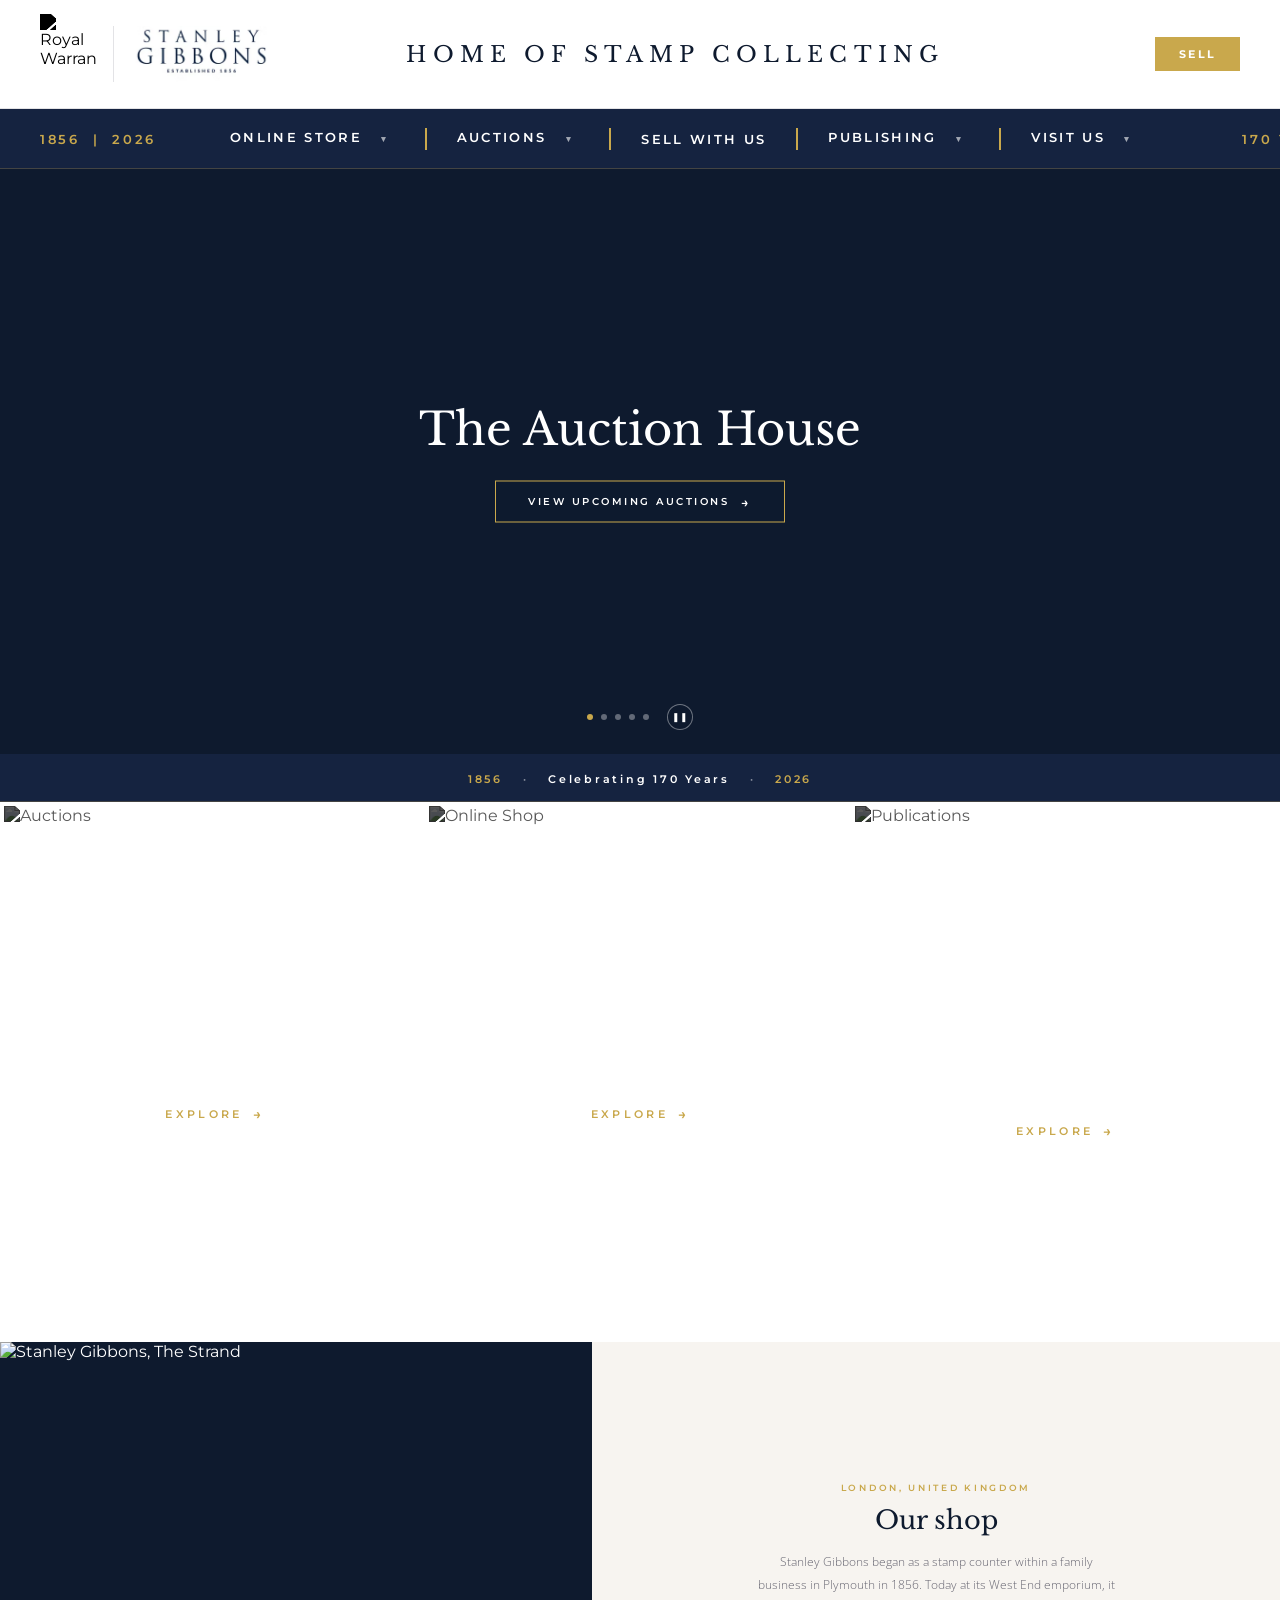
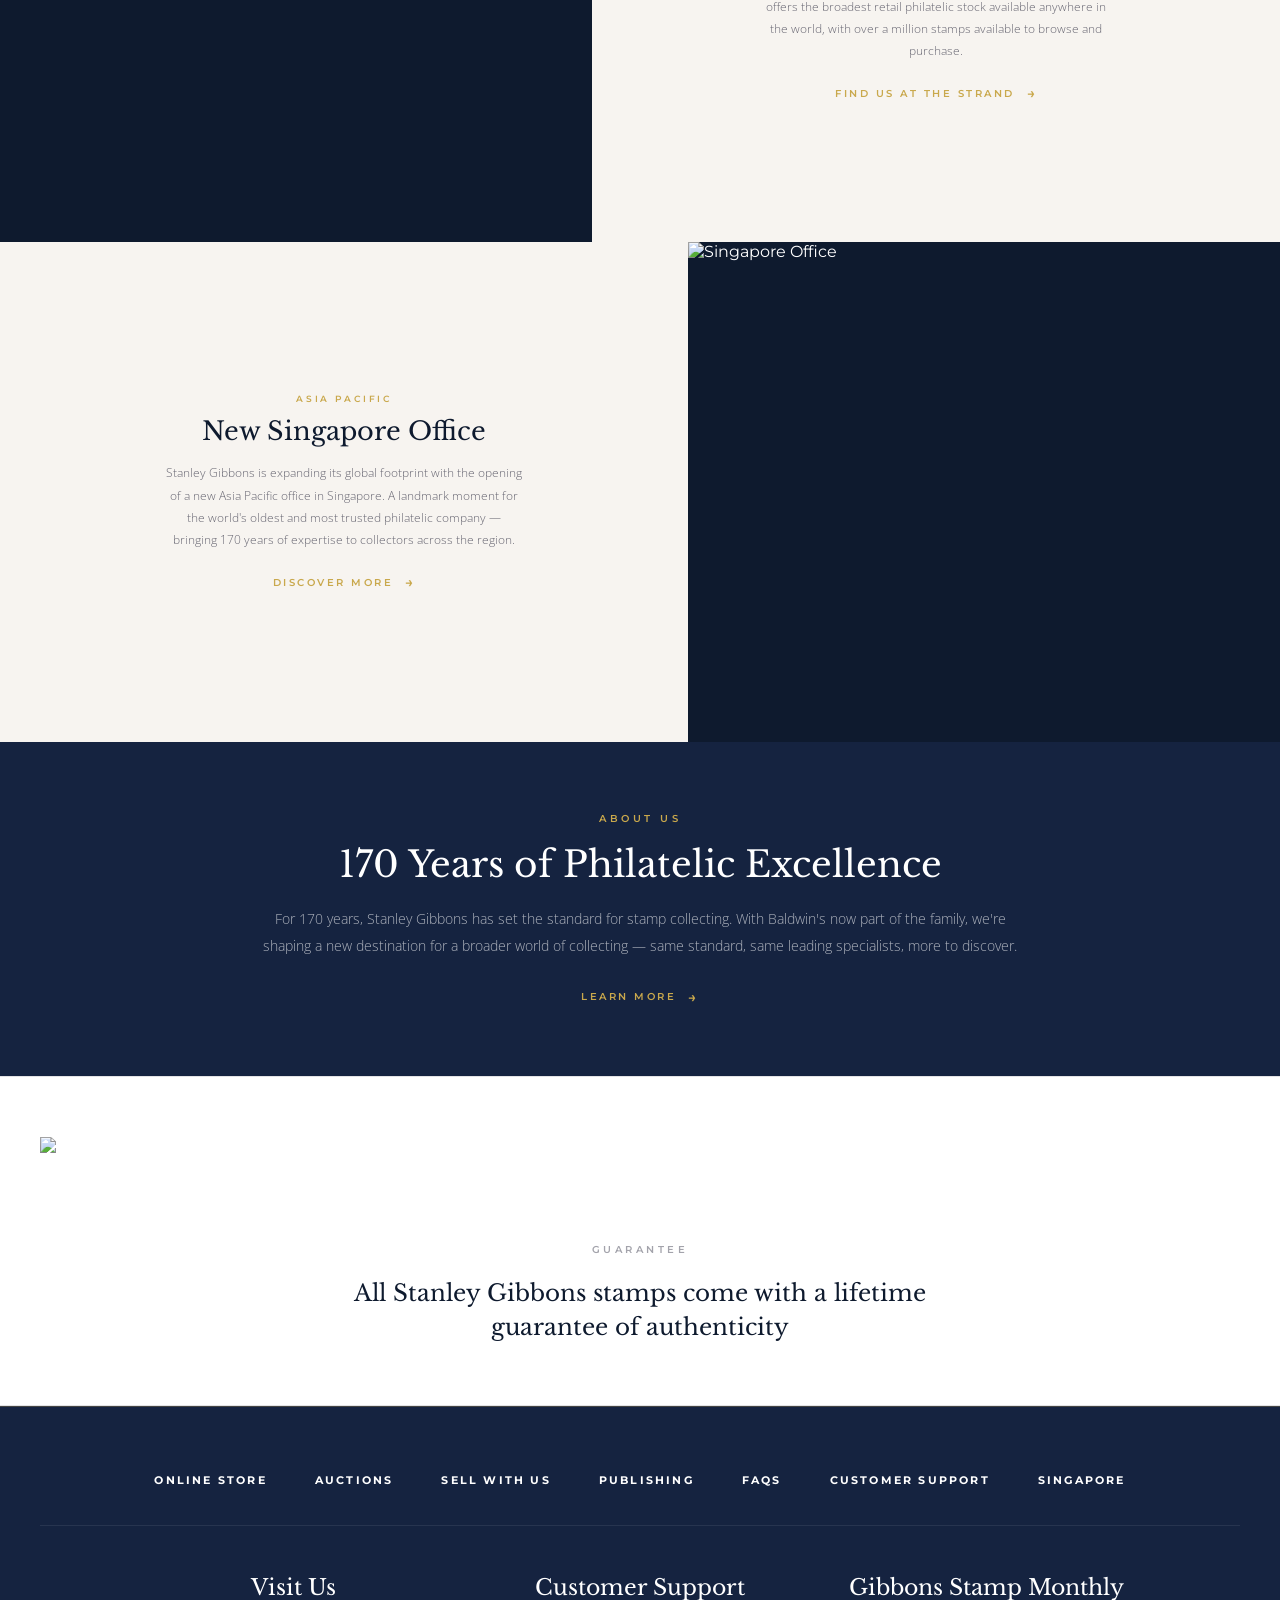
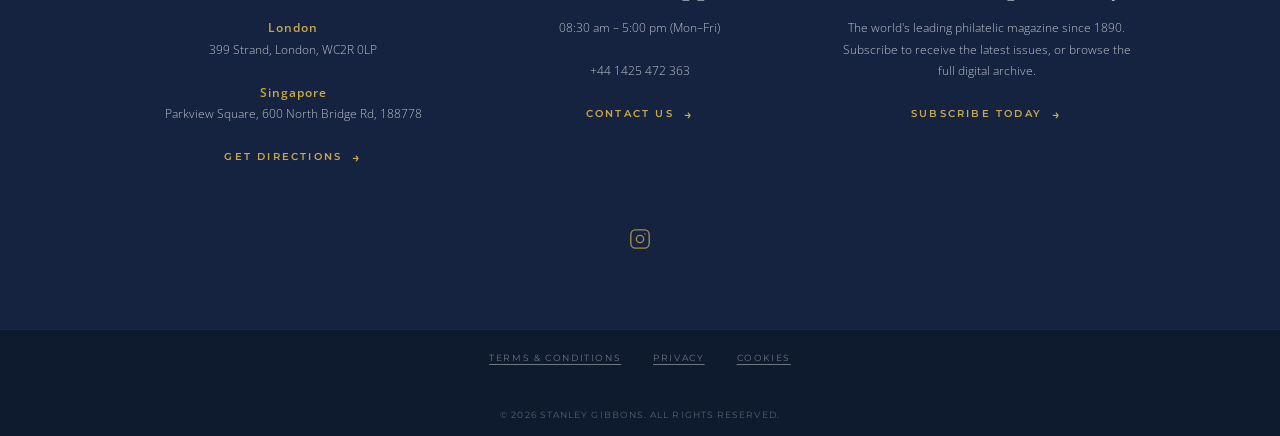
==== index.html @ 73e687e9 "Update index.html" ====
<!DOCTYPE html>
<html lang="en">
<head>
<meta charset="UTF-8">
<meta name="viewport" content="width=device-width, initial-scale=1.0">
<title>Stanley Gibbons — The Home of Collectables</title>
<meta name="description" content="Stanley Gibbons — the world's leading philatelic house since 1856. Explore live auctions, the online shop, publications, and our new Singapore Asia Pacific office.">
<link rel="canonical" href="https://www.stanleygibbons.com/"><!-- TODO: update to the final production domain before launch -->

<!-- Open Graph / social sharing -->
<meta property="og:title" content="Stanley Gibbons — The Home of Collectables">
<meta property="og:description" content="170 years of philatelic expertise. Auctions, retail, publications and our new Asia Pacific office in Singapore.">
<meta property="og:type" content="website">
<meta property="og:image" content="https://nriwancqvsrufldjvbnw.supabase.co/storage/v1/object/public/images/auctioneer.png">
<meta name="twitter:card" content="summary_large_image">

<link rel="icon" href="data:image/svg+xml,%3Csvg xmlns='http://www.w3.org/2000/svg' viewBox='0 0 100 100'%3E%3Crect width='100' height='100' fill='%230e1a2e'/%3E%3Ctext x='50' y='68' font-family='Georgia,serif' font-size='50' fill='%23c9a84c' text-anchor='middle'%3ESG%3C/text%3E%3C/svg%3E">

<link rel="preconnect" href="https://fonts.googleapis.com">
<link rel="preconnect" href="https://fonts.gstatic.com" crossorigin>
<link rel="preconnect" href="https://nriwancqvsrufldjvbnw.supabase.co">

<!-- LCP image (first carousel slide): hinted as high-priority and discoverable immediately -->
<link rel="preload" as="image" fetchpriority="high" href="/_vercel/image?url=https%3A%2F%2Fnriwancqvsrufldjvbnw.supabase.co%2Fstorage%2Fv1%2Fobject%2Fpublic%2Fimages%2Fauctioneer.png&w=1920&q=75">

<!-- Google Fonts loaded non-render-blocking: preload + swap-in, with a <noscript> fallback -->
<link rel="preload" as="style" href="https://fonts.googleapis.com/css2?family=Montserrat:wght@400;600&family=Libre+Baskerville:ital,wght@0,400;0,700;1,400&family=Open+Sans:wght@300;400;600&display=swap">
<link rel="stylesheet" href="https://fonts.googleapis.com/css2?family=Montserrat:wght@400;600&family=Libre+Baskerville:ital,wght@0,400;0,700;1,400&family=Open+Sans:wght@300;400;600&display=swap" media="print" onload="this.media='all'; this.onload=null;">
<noscript><link rel="stylesheet" href="https://fonts.googleapis.com/css2?family=Montserrat:wght@400;600&family=Libre+Baskerville:ital,wght@0,400;0,700;1,400&family=Open+Sans:wght@300;400;600&display=swap"></noscript>

<style>
/* ============================================================
   STANLEY GIBBONS — SHARED STYLESHEET
   Used by index.html and singapore.html.
   Contains: reset, design tokens, header, nav (incl. mobile
   hamburger + accordion dropdowns), footer, guarantee band,
   and shared accessibility / responsive helpers.
   Page-specific sections (carousel, panels, editorial, hero,
   split, team, address, etc.) live in each page's own <style>.
   ============================================================ */

:root {
  --navy: #0e1a2e;
  --navy-mid: #152340;
  --navy-light: #1d2f4f;
  --gold: #c9a84c;
  --white: #ffffff;
  --off-white: #f0eeeb;
  --eggshell: #f7f4f0;
  --text-muted: rgba(255,255,255,0.55);
  --border-dark: rgba(26,26,46,0.12);
  --border-gold: rgba(201,168,76,0.25);
}

*, *::before, *::after { box-sizing: border-box; margin: 0; padding: 0; }
html { scroll-behavior: smooth; }
html, body { height: auto; }
body { font-family: 'Montserrat', sans-serif; background: var(--navy); color: var(--white); }

img { max-width: 100%; }

/* ── ACCESSIBILITY HELPERS ── */
.visually-hidden {
  position: absolute;
  width: 1px; height: 1px;
  padding: 0; margin: -1px;
  overflow: hidden;
  clip: rect(0,0,0,0);
  white-space: nowrap;
  border: 0;
}
.skip-link {
  position: absolute;
  top: -48px;
  left: 12px;
  z-index: 1000;
  background: var(--gold);
  color: var(--navy);
  font-weight: 700;
  font-size: 13px;
  letter-spacing: 0.05em;
  padding: 10px 18px;
  text-decoration: none;
  transition: top 0.2s ease;
}
.skip-link:focus { top: 12px; }

/* ── HEADER TOP (shared layout; page-specific center content styled per-page) ── */
.header-top {
  background: var(--white);
  display: flex;
  align-items: center;
  justify-content: space-between;
  padding: 14px 40px;
  border-bottom: 1px solid var(--border-dark);
  gap: 20px;
}
.header-top-left {
  display: flex;
  align-items: center;
  gap: 16px;
  flex-shrink: 0;
  min-width: 180px;
}
.header-top-left a { display: flex; align-items: center; gap: 16px; text-decoration: none; }
.header-top-left .warrant {
  height: 80px;
  width: auto;
  filter: brightness(0) saturate(100%);
}
.header-top-left .sg-logo {
  height: 56px;
  width: auto;
  border-left: 1px solid var(--border-dark);
  padding-left: 20px;
  mix-blend-mode: multiply;
}
.header-top-center { flex: 1; text-align: center; }
.header-top-right {
  flex-shrink: 0;
  min-width: 180px;
  text-align: right;
}
.header-sell-btn {
  display: inline-flex;
  align-items: center;
  gap: 8px;
  background: var(--gold);
  color: var(--white);
  font-size: 11px;
  font-weight: 700;
  letter-spacing: 0.2em;
  text-transform: uppercase;
  text-decoration: none;
  padding: 10px 24px;
  transition: background 0.2s ease, opacity 0.2s ease;
}
.header-sell-btn:hover, .header-sell-btn:focus-visible { background: #b3944a; }

/* ── NAV STRIP ── */
.nav-strip {
  background: var(--navy-mid);
  border-bottom: 1px solid var(--border-gold);
  position: sticky;
  top: 0;
  z-index: 200;
}
.nav-inner {
  display: flex;
  align-items: center;
  justify-content: space-between;
  padding: 0 40px;
}
.nav-side {
  font-family: 'Montserrat', sans-serif;
  font-size: 13px;
  font-weight: 600;
  letter-spacing: 0.2em;
  color: var(--gold);
  padding: 14px 0;
  white-space: nowrap;
  flex-shrink: 0;
  width: 160px;
}
.nav-side:last-child { text-align: right; }

/* Hamburger toggle (hidden on desktop) */
.nav-toggle {
  display: none;
  flex-direction: column;
  justify-content: center;
  align-items: center;
  gap: 5px;
  width: 44px;
  height: 44px;
  background: transparent;
  border: 1px solid var(--border-gold);
  cursor: pointer;
  flex-shrink: 0;
}
.nav-toggle-bar { width: 20px; height: 2px; background: var(--gold); display: block; transition: transform 0.2s ease, opacity 0.2s ease; }
.nav-strip.nav-open .nav-toggle-bar:nth-child(1) { transform: translateY(7px) rotate(45deg); }
.nav-strip.nav-open .nav-toggle-bar:nth-child(2) { opacity: 0; }
.nav-strip.nav-open .nav-toggle-bar:nth-child(3) { transform: translateY(-7px) rotate(-45deg); }

.nav-menu {
  display: flex;
  align-items: center;
  list-style: none;
  gap: 0;
  flex: 1;
  justify-content: center;
}
.nav-item {
  position: relative;
  display: flex;
  align-items: center;
}
.nav-item + .nav-item::before {
  content: '';
  width: 2px;
  height: 22px;
  background: var(--gold);
  opacity: 1;
  flex-shrink: 0;
}
.nav-item > a {
  display: block;
  padding: 18px 30px;
  font-size: 13px;
  letter-spacing: 0.18em;
  font-weight: 600;
  color: var(--white);
  text-decoration: none;
  text-transform: uppercase;
  transition: color 0.2s ease;
  white-space: nowrap;
  text-align: center;
}
.nav-item > a:hover,
.nav-item:hover > a,
.nav-item > a:focus-visible { color: var(--gold); }
.nav-item > a .nav-arrow {
  font-size: 9px;
  margin-left: 7px;
  opacity: 0.6;
  transition: transform 0.2s ease;
  display: inline-block;
  padding: 6px;
}
.nav-item:hover > a .nav-arrow,
.nav-item.open > a .nav-arrow { transform: rotate(180deg); }

/* Dropdown (desktop: hover; mobile: click accordion — see media query) */
.nav-dropdown {
  position: absolute;
  top: 100%;
  left: 50%;
  transform: translateX(-50%) translateY(6px);
  background: var(--navy);
  border: 1px solid var(--border-gold);
  border-top: 2px solid var(--gold);
  min-width: 220px;
  opacity: 0;
  pointer-events: none;
  transition: opacity 0.2s ease, transform 0.2s ease;
  z-index: 300;
}
@media (min-width: 641px) {
  .nav-item:hover .nav-dropdown,
  .nav-item:focus-within .nav-dropdown {
    opacity: 1;
    pointer-events: all;
    transform: translateX(-50%) translateY(0);
  }
}
.nav-dropdown a {
  display: block;
  padding: 12px 24px;
  font-size: 13px;
  letter-spacing: 0.18em;
  color: var(--white);
  text-decoration: none;
  text-transform: uppercase;
  font-weight: 600;
  border-bottom: 1px solid rgba(201,168,76,0.15);
  transition: color 0.2s, background 0.2s;
  text-align: left;
}
.nav-dropdown a:last-child { border-bottom: none; }
.nav-dropdown a:hover,
.nav-dropdown a:focus-visible { color: var(--gold); background: rgba(255,255,255,0.03); }

/* ── ABOUT US ── */
.about-us {
  background: var(--navy-mid);
  text-align: center;
  padding: 70px 40px;
}
.about-us-inner {
  max-width: 760px;
  margin: 0 auto;
}
.about-us-label { display: block; font-size: 10px; letter-spacing: 0.35em; font-weight: 600; color: var(--gold); text-transform: uppercase; margin-bottom: 18px; }
.about-us-title { font-family: 'Libre Baskerville', serif; font-size: clamp(24px, 3vw, 36px); font-weight: 400; color: var(--white); margin-bottom: 20px; line-height: 1.2; }
.about-us-body { font-family: 'Open Sans', sans-serif; font-size: 14px; line-height: 1.9; color: rgba(255,255,255,0.65); font-weight: 300; margin-bottom: 26px; }
.about-us-link { font-size: 10px; letter-spacing: 0.25em; font-weight: 600; color: var(--gold); text-decoration: none; text-transform: uppercase; display: inline-flex; align-items: center; gap: 12px; transition: gap 0.2s ease; }
.about-us-link::after { content: '→'; font-size: 14px; }
.about-us-link:hover { gap: 18px; }

/* ── GUARANTEE ── */
.guarantee {
  background: var(--white);
  text-align: center;
  padding: 60px 40px;
  border-top: 1px solid var(--border-dark);
  border-bottom: 1px solid var(--border-dark);
}
.guarantee-crown { height: 90px; width: auto; margin: 0 auto 16px; display: block; }
.guarantee-label { display: block; font-size: 10px; letter-spacing: 0.35em; font-weight: 600; color: rgba(26,26,46,0.4); text-transform: uppercase; margin-bottom: 20px; }
.guarantee-text { font-family: 'Libre Baskerville', serif; font-size: clamp(16px, 1.8vw, 24px); font-weight: 400; color: var(--navy); max-width: 600px; margin: 0 auto; line-height: 1.5; }

/* ── FOOTER ── */
.footer-main {
  background: var(--navy-mid);
  padding: 60px 40px 40px;
  border-top: 1px solid var(--border-gold);
}
.footer-nav {
  display: flex;
  justify-content: center;
  gap: 48px;
  padding-bottom: 32px;
  border-bottom: 1px solid rgba(255,255,255,0.08);
  margin-bottom: 48px;
  flex-wrap: wrap;
}
.footer-nav a {
  font-size: 11px;
  letter-spacing: 0.2em;
  font-weight: 700;
  color: var(--white);
  text-decoration: none;
  text-transform: uppercase;
  transition: color 0.2s;
  padding: 6px 0;
  display: inline-block;
}
.footer-nav a:hover, .footer-nav a:focus-visible { color: var(--gold); }

.footer-cols {
  display: grid;
  grid-template-columns: 1fr 1fr 1fr;
  gap: 40px;
  max-width: 1000px;
  margin: 0 auto 48px;
  text-align: center;
}
.footer-col-title {
  font-family: 'Libre Baskerville', serif;
  font-size: 22px;
  font-weight: 400;
  color: var(--white);
  margin-bottom: 16px;
}
.footer-col-body {
  font-family: 'Open Sans', sans-serif;
  font-size: 12px;
  line-height: 1.8;
  color: rgba(255,255,255,0.72);
  font-weight: 300;
  margin-bottom: 20px;
}
.footer-col-link {
  font-size: 10px;
  letter-spacing: 0.22em;
  font-weight: 600;
  color: var(--gold);
  text-decoration: none;
  text-transform: uppercase;
  display: inline-flex;
  align-items: center;
  gap: 10px;
  transition: gap 0.2s;
  padding: 4px 0;
}
.footer-col-link::after { content: '→'; font-size: 13px; }
.footer-col-link:hover, .footer-col-link:focus-visible { gap: 14px; }
.footer-col-link + .footer-col-link { display: block; margin-top: 10px; }

.footer-social { display: flex; justify-content: center; gap: 24px; margin-bottom: 28px; }
.footer-social a {
  color: var(--gold);
  text-decoration: none;
  font-size: 18px;
  opacity: 0.8;
  transition: opacity 0.2s;
  display: inline-flex;
  width: 44px; height: 44px;
  align-items: center;
  justify-content: center;
}
.footer-social a:hover, .footer-social a:focus-visible { opacity: 1; }

.footer-bottom {
  background: var(--navy);
  padding: 16px 40px;
  display: flex;
  align-items: center;
  justify-content: center;
  gap: 32px;
  flex-wrap: wrap;
  border-top: 1px solid rgba(255,255,255,0.06);
}
.footer-bottom a {
  font-size: 9px;
  letter-spacing: 0.18em;
  color: rgba(255,255,255,0.4);
  text-decoration: underline;
  text-underline-offset: 3px;
  text-transform: uppercase;
  transition: color 0.2s;
  padding: 6px 0;
}
.footer-bottom a:hover, .footer-bottom a:focus-visible { color: var(--white); }
.footer-bottom .copyright {
  font-size: 9px;
  letter-spacing: 0.12em;
  color: rgba(255,255,255,0.3);
  text-transform: uppercase;
  width: 100%;
  text-align: center;
  margin-top: 8px;
}

/* ── SHARED RESPONSIVE ── */
@media (max-width: 900px) {
  .header-top { padding: 12px 20px; flex-wrap: wrap; }
  .header-top-left .warrant { height: 60px; }
  .header-top-left .sg-logo { height: 44px; }
  .header-top-right { min-width: 0; }
  .header-sell-btn { padding: 8px 16px; font-size: 10px; }
  .nav-inner { padding: 0 16px; }
  .footer-cols { grid-template-columns: 1fr; gap: 32px; }
  .footer-nav { gap: 20px; }
}

@media (max-width: 640px) {
  /* Hamburger appears, inline menu bar disappears */
  .nav-toggle { display: flex; }
  .nav-inner { flex-wrap: wrap; padding: 8px 16px; position: relative; }
  .nav-side:first-child { order: 1; }
  .nav-toggle { order: 2; margin-left: auto; }
  .nav-side:last-child { display: none; }

  .nav-menu {
    order: 3;
    flex-basis: 100%;
    flex-direction: column;
    align-items: stretch;
    max-height: 0;
    overflow: hidden;
    transition: max-height 0.25s ease;
  }
  .nav-strip.nav-open .nav-menu { max-height: 1000px; }
  .nav-item { flex-direction: column; align-items: stretch; width: 100%; }
  .nav-item + .nav-item::before { display: none; }
  .nav-item > a {
    display: flex;
    align-items: center;
    justify-content: space-between;
    padding: 14px 12px;
    font-size: 12px;
    border-top: 1px solid rgba(255,255,255,0.08);
    min-height: 44px;
  }
  .nav-dropdown {
    position: static;
    transform: none;
    opacity: 1;
    pointer-events: all;
    min-width: 0;
    border: none;
    background: rgba(0,0,0,0.18);
    max-height: 0;
    overflow: hidden;
    transition: max-height 0.2s ease;
  }
  .nav-item.open .nav-dropdown { max-height: 400px; }
  .nav-dropdown a { padding: 12px 28px; min-height: 44px; display: flex; align-items: center; }
}

@media (max-width: 540px) {
  .header-top { padding: 10px 14px; }
  .header-top-left .warrant { height: 44px; }
  .header-top-left .sg-logo { height: 32px; padding-left: 12px; }
  .footer-main { padding: 40px 20px 30px; }
  .footer-bottom { padding: 14px 20px; }
}

@media (prefers-reduced-motion: reduce) {
  html { scroll-behavior: auto; }
  * { animation-duration: 0.01ms !important; transition-duration: 0.01ms !important; }
}

</style>
<style>
  /* ── PAGE-SPECIFIC: HOME BANNER TEXT ── */
  .header-top-center .wordmark {
    font-family: 'Libre Baskerville', serif;
    font-size: clamp(16px, 1.8vw, 22px);
    font-weight: 400;
    color: var(--navy);
    letter-spacing: 0.28em;
    text-transform: uppercase;
    display: block;
  }
  .header-top-center .tagline {
    font-size: 9px;
    letter-spacing: 0.3em;
    color: var(--gold);
    font-weight: 500;
    margin-top: 4px;
    display: block;
  }

  /* ── CAROUSEL ── */
  .carousel {
    position: relative;
    height: 65vh;
    height: 65dvh;
    min-height: 420px;
    overflow: hidden;
    background: var(--navy);
  }
  .carousel-slide {
    position: absolute;
    inset: 0;
    background-size: cover;
    background-position: center;
    background-repeat: no-repeat;
    opacity: 0;
    transition: opacity 1.2s ease;
  }
  .carousel-slide.slide-commonwealth { background-position: 35% center; }
  .carousel-slide::after {
    content: '';
    position: absolute;
    inset: 0;
    background: linear-gradient(to bottom, rgba(14,26,46,0.15) 0%, rgba(14,26,46,0.65) 100%);
  }
  .carousel-slide.active { opacity: 1; }

  .slide-content {
    position: absolute;
    top: 50%;
    left: 0;
    right: 0;
    transform: translateY(-50%);
    z-index: 2;
    text-align: center;
    pointer-events: none;
  }
  .carousel-slide.active .slide-content { pointer-events: all; }
  .slide-title {
    font-family: 'Libre Baskerville', serif;
    font-size: clamp(24px, 3.5vw, 52px);
    font-weight: 400;
    color: var(--white);
    margin-bottom: 24px;
    display: block;
  }
  .slide-btn {
    display: inline-flex;
    align-items: center;
    gap: 12px;
    padding: 12px 32px;
    border: 1px solid var(--gold);
    color: var(--white);
    font-size: 10px;
    letter-spacing: 0.25em;
    font-weight: 600;
    text-transform: uppercase;
    text-decoration: none;
    transition: background 0.3s ease, color 0.3s ease;
    background: rgba(14,26,46,0.4);
  }
  .slide-btn::after { content: '→'; font-size: 13px; }
  .slide-btn:hover { background: var(--gold); color: var(--navy); }

  .carousel-dots {
    position: absolute;
    bottom: 24px;
    left: 50%;
    transform: translateX(-50%);
    display: flex;
    align-items: center;
    gap: 8px;
    z-index: 3;
  }
  .carousel-dot {
    width: 6px; height: 6px;
    border-radius: 50%;
    background: rgba(255,255,255,0.35);
    cursor: pointer;
    transition: background 0.3s ease;
    border: none; padding: 0;
    position: relative;
  }
  /* Enlarge the tap target beyond the visible dot without changing its look */
  .carousel-dot::before {
    content: '';
    position: absolute;
    inset: -13px;
  }
  .carousel-dot.active { background: var(--gold); }
  .carousel-pause {
    margin-left: 10px;
    width: 26px; height: 26px;
    border-radius: 50%;
    border: 1px solid rgba(255,255,255,0.4);
    background: rgba(14,26,46,0.4);
    color: var(--white);
    font-size: 9px;
    line-height: 1;
    cursor: pointer;
    display: inline-flex;
    align-items: center;
    justify-content: center;
  }
  .carousel-pause:hover, .carousel-pause:focus-visible { border-color: var(--gold); color: var(--gold); }

  /* ── PANELS ── */
  .panels {
    display: flex;
    height: 540px;
    gap: 4px;
    background: var(--white);
    padding: 4px;
  }
  .panel {
    position: relative;
    flex: 1;
    overflow: hidden;
    cursor: pointer;
    text-decoration: none;
    color: var(--white);
    outline: 3px solid transparent;
    transition: outline 0.3s ease, box-shadow 0.3s ease;
  }
  .panel:hover, .panel:focus-visible { outline: 3px solid rgba(255,255,255,0.75); box-shadow: inset 0 0 60px rgba(201,168,76,0.08); z-index: 1; }
  .panel-img { width: 100%; height: 100%; object-fit: cover; display: block; filter: brightness(0.35) saturate(0.5); transition: filter 0.4s ease; }
  .panel:hover .panel-img, .panel:focus-visible .panel-img { filter: brightness(0.48) saturate(0.65); }
  .panel-content { position: absolute; inset: 0; display: flex; flex-direction: column; align-items: center; justify-content: center; padding: 30px; text-align: center; }
  .panel-tag { font-size: 11px; letter-spacing: 0.3em; font-weight: 600; color: rgba(255,255,255,0.55); text-transform: uppercase; margin-bottom: 16px; transition: color 0.3s ease, letter-spacing 0.3s ease; }
  .panel:hover .panel-tag { color: rgba(255,255,255,0.9); letter-spacing: 0.35em; }
  .panel-title { font-family: 'Libre Baskerville', serif; font-size: clamp(20px, 2.2vw, 32px); font-weight: 700; line-height: 1.2; color: var(--white); margin-bottom: 20px; transition: font-size 0.3s ease; }
  .panel:hover .panel-title { font-size: clamp(23px, 2.5vw, 36px); }
  .panel-link { font-size: 11px; letter-spacing: 0.3em; font-weight: 600; color: var(--gold); text-transform: uppercase; display: inline-flex; align-items: center; gap: 10px; }
  .panel-link::after { content: '→'; font-size: 14px; }

  /* ── EDITORIAL ── */
  .editorial { display: flex; height: 500px; }
  .editorial.reverse { flex-direction: row-reverse; }
  .editorial-img { flex: 1; overflow: hidden; position: relative; }
  .editorial-img img { width: 100%; height: 100%; object-fit: cover; object-position: center; display: block; transition: transform 0.6s ease; }
  .editorial:hover .editorial-img img { transform: scale(1.03); }
  .editorial-text {
    flex: 1;
    background: #f7f4f0;
    display: flex;
    flex-direction: column;
    justify-content: center;
    align-items: center;
    padding: 28px 48px;
    text-align: center;
  }
  .editorial-label { font-size: 9px; letter-spacing: 0.3em; font-weight: 600; color: var(--gold); text-transform: uppercase; margin-bottom: 12px; }
  .editorial-title { font-family: 'Libre Baskerville', serif; font-size: clamp(20px, 2vw, 30px); font-weight: 400; color: var(--navy); margin-bottom: 16px; line-height: 1.2; }
  .editorial-body { font-family: 'Open Sans', sans-serif; font-size: 12px; line-height: 1.85; color: rgba(26,26,46,0.65); font-weight: 300; max-width: 360px; margin-bottom: 22px; }
  .editorial-link { font-size: 10px; letter-spacing: 0.25em; font-weight: 600; color: var(--gold); text-decoration: none; text-transform: uppercase; display: inline-flex; align-items: center; gap: 12px; transition: gap 0.2s ease; }
  .editorial-link::after { content: '→'; font-size: 14px; }
  .editorial-link:hover { gap: 18px; }

  /* ── PAGE-SPECIFIC RESPONSIVE ── */
  @media (max-width: 900px) {
    .header-top-center { order: 3; flex-basis: 100%; padding-top: 8px; }
    .carousel { height: 50vh; height: 50dvh; min-height: 300px; }
    .panels { flex-direction: column; height: auto; }
    .panel { height: 280px; flex: none; }
    .editorial { flex-direction: column; min-height: auto; }
    .editorial.reverse { flex-direction: column; }
    .editorial-img { height: 280px; flex: none; }
    .editorial-text { padding: 40px 30px; }
  }
  @media (max-width: 540px) {
    .header-top-center .wordmark { font-size: 18px; letter-spacing: 0.2em; }
    .carousel { height: 55vh; height: 55dvh; min-height: 280px; }
    .panel { height: 240px; }
    .editorial-img { height: 220px; }
    .editorial-text { padding: 32px 20px; }
    .about-us { padding: 50px 24px; }
  }
</style>
</head>
<body>

<a class="skip-link" href="#main">Skip to main content</a>

<!-- HEADER TOP -->
<div class="header-top">
  <div class="header-top-left">
    <a href="index.html">
      <img class="warrant"
        src="/_vercel/image?url=https%3A%2F%2Fnriwancqvsrufldjvbnw.supabase.co%2Fstorage%2Fv1%2Fobject%2Fpublic%2Fimages%2FKCWarrant%20WHite.png&w=160&q=75"
        alt="Royal Warrant" width="57" height="80">
      <img class="sg-logo"
        src="[data-uri]"
        alt="Stanley Gibbons — The Home of Stamp Collecting, Established 1856">
    </a>
  </div>
  <div class="header-top-center">
    <h1 class="wordmark">Home of Stamp Collecting</h1>
  </div>
  <div class="header-top-right">
    <a class="header-sell-btn" href="https://sgbaldwins.com/sell/how-to-sell" target="_blank" rel="noopener">Sell</a>
  </div>
</div>

<!-- NAV STRIP -->
<nav class="nav-strip" aria-label="Primary">
  <div class="nav-inner">
    <div class="nav-side">1856 &nbsp;|&nbsp; 2026</div>
    <button class="nav-toggle" type="button" aria-expanded="false" aria-controls="primary-nav-menu" aria-label="Toggle navigation menu">
      <span class="nav-toggle-bar"></span><span class="nav-toggle-bar"></span><span class="nav-toggle-bar"></span>
    </button>
    <ul class="nav-menu" id="primary-nav-menu">
      <li class="nav-item">
        <a href="https://shop.stanleygibbons.com/" target="_blank" rel="noopener">Online Store <span class="nav-arrow">▾</span></a>
        <div class="nav-dropdown">
          <a href="https://shop.stanleygibbons.com/collections/stamps-great-britain" target="_blank" rel="noopener">GB Stamps</a>
          <a href="https://shop.stanleygibbons.com/collections/stamps-commonwealth" target="_blank" rel="noopener">Commonwealth Stamps</a>
          <a href="https://www.baldwin.co.uk/" target="_blank" rel="noopener">Coins</a>
          <a href="https://shop.stanleygibbons.com/collections/publications-print" target="_blank" rel="noopener">Publications</a>
        </div>
      </li>
      <li class="nav-item">
        <a href="https://sgbaldwins.com/auctions/upcoming-auctions" target="_blank" rel="noopener">Auctions <span class="nav-arrow">▾</span></a>
        <div class="nav-dropdown">
          <a href="https://sgbaldwins.com/auctions/upcoming-auctions" target="_blank" rel="noopener">Upcoming Auctions</a>
          <a href="https://sgbaldwins.com/auctions/past-auctions" target="_blank" rel="noopener">Past Auctions</a>
        </div>
      </li>
      <li class="nav-item">
        <a href="https://sgbaldwins.com/sell/how-to-sell" target="_blank" rel="noopener">Sell With Us</a>
      </li>
      <li class="nav-item">
        <a href="https://sgbaldwins.com/single_shop" target="_blank" rel="noopener">Publishing <span class="nav-arrow">▾</span></a>
        <div class="nav-dropdown">
          <a href="https://shop.stanleygibbons.com/collections/publications-print" target="_blank" rel="noopener">Catalogues</a>
          <a href="https://shop.stanleygibbons.com/collections/gibbons-stamp-monthly" target="_blank" rel="noopener">Gibbons Stamp Monthly</a>
          <a href="https://shop.stanleygibbons.com/collections/publications-print?sort_by=manual&filter.p.m.details.format=Digital" target="_blank" rel="noopener">Digital Editions</a>
        </div>
      </li>
      <li class="nav-item">
        <a href="https://sgbaldwins.com/about/locations/location-strand" target="_blank" rel="noopener">Visit Us <span class="nav-arrow">▾</span></a>
        <div class="nav-dropdown">
          <a href="https://sgbaldwins.com/about/locations/location-strand" target="_blank" rel="noopener">London — The Strand</a>
          <a href="singapore.html">Singapore — Asia Pacific</a>
        </div>
      </li>
    </ul>
    <div class="nav-side">170 Years</div>
  </div>
</nav>

<main id="main">

<!-- CAROUSEL -->
<div class="carousel">
  <div class="carousel-slide active" data-bg="/_vercel/image?url=https%3A%2F%2Fnriwancqvsrufldjvbnw.supabase.co%2Fstorage%2Fv1%2Fobject%2Fpublic%2Fimages%2Fauctioneer.png&w=1920&q=75" style="background-image:url('/_vercel/image?url=https%3A%2F%2Fnriwancqvsrufldjvbnw.supabase.co%2Fstorage%2Fv1%2Fobject%2Fpublic%2Fimages%2Fauctioneer.png&w=1920&q=75')">
    <div class="slide-content">
      <span class="slide-title">The Auction House</span>
      <a class="slide-btn" href="https://sgbaldwins.com/auctions/upcoming-auctions" target="_blank" rel="noopener">View Upcoming Auctions</a>
    </div>
  </div>
  <div class="carousel-slide" data-bg="/_vercel/image?url=https%3A%2F%2Fnriwancqvsrufldjvbnw.supabase.co%2Fstorage%2Fv1%2Fobject%2Fpublic%2Fimages%2Fonline_shop.png&w=1920&q=75">
    <div class="slide-content">
      <span class="slide-title">Online Shop</span>
      <a class="slide-btn" href="https://shop.stanleygibbons.com/" target="_blank" rel="noopener">Browse Stamps</a>
    </div>
  </div>
  <div class="carousel-slide" data-bg="/_vercel/image?url=https%3A%2F%2Fnriwancqvsrufldjvbnw.supabase.co%2Fstorage%2Fv1%2Fobject%2Fpublic%2Fimages%2F16.webp&w=1920&q=75">
    <div class="slide-content">
      <span class="slide-title">Physical &amp; Digital Catalogues</span>
      <a class="slide-btn" href="https://sgbaldwins.com/about-us/stanley-gibbons" target="_blank" rel="noopener">View Publications</a>
    </div>
  </div>
  <div class="carousel-slide slide-commonwealth" data-bg="/_vercel/image?url=https%3A%2F%2Fnriwancqvsrufldjvbnw.supabase.co%2Fstorage%2Fv1%2Fobject%2Fpublic%2Fimages%2F2026_Part1_Stanley_Gibbons.webp&w=1920&q=75">
    <div class="slide-content">
      <span class="slide-title">Commonwealth &amp; British Empire<br>Stamps Catalogue 1840–1970</span>
      <a class="slide-btn" href="https://sgbaldwins.com/about-us/stanley-gibbons" target="_blank" rel="noopener">Order Part 1 Today</a>
    </div>
  </div>
  <div class="carousel-slide" data-bg="/_vercel/image?url=https%3A%2F%2Fnriwancqvsrufldjvbnw.supabase.co%2Fstorage%2Fv1%2Fobject%2Fpublic%2Fimages%2Fconcise-2026-mockup.jpg&w=1920&q=75">
    <div class="slide-content">
      <span class="slide-title">Great Britain Concise Catalogue</span>
      <a class="slide-btn" href="https://sgbaldwins.com/about-us/stanley-gibbons" target="_blank" rel="noopener">Order Today</a>
    </div>
  </div>
  <div class="carousel-dots">
    <button class="carousel-dot active" aria-label="Go to slide 1"></button>
    <button class="carousel-dot" aria-label="Go to slide 2"></button>
    <button class="carousel-dot" aria-label="Go to slide 3"></button>
    <button class="carousel-dot" aria-label="Go to slide 4"></button>
    <button class="carousel-dot" aria-label="Go to slide 5"></button>
    <button class="carousel-pause" type="button" aria-pressed="false" aria-label="Pause slideshow">❚❚</button>
  </div>
</div>

<!-- 170 YEARS BANNER -->
<div style="background:var(--navy-mid);text-align:center;padding:14px 40px;border-bottom:1px solid var(--border-gold);">
  <span style="font-family:'Montserrat',sans-serif;font-size:11px;letter-spacing:0.25em;font-weight:600;">
    <span style="color:var(--gold);">1856</span>
    <span style="color:rgba(255,255,255,0.5);margin:0 14px;">·</span>
    <span style="color:var(--white);">Celebrating 170 Years</span>
    <span style="color:rgba(255,255,255,0.5);margin:0 14px;">·</span>
    <span style="color:var(--gold);">2026</span>
  </span>
</div>

<!-- PANELS -->
<section class="panels" aria-label="Explore our services">
  <a class="panel" href="https://sgbaldwins.com/auctions/upcoming-auctions" target="_blank" rel="noopener">
    <img class="panel-img" src="/_vercel/image?url=https%3A%2F%2Fnriwancqvsrufldjvbnw.supabase.co%2Fstorage%2Fv1%2Fobject%2Fpublic%2Fimages%2F5.webp&w=1200&q=75" alt="Auctions" loading="lazy" decoding="async">
    <div class="panel-content">
      <span class="panel-tag">01 / Auctions</span>
      <h2 class="panel-title">The Auction House</h2>
      <span class="panel-link">Explore</span>
    </div>
  </a>
  <a class="panel" href="https://sgbaldwins.com/stamps-buy-now" target="_blank" rel="noopener">
    <img class="panel-img" src="/_vercel/image?url=https%3A%2F%2Fnriwancqvsrufldjvbnw.supabase.co%2Fstorage%2Fv1%2Fobject%2Fpublic%2Fimages%2F23abc.jpg&w=1200&q=75" alt="Online Shop" loading="lazy" decoding="async">
    <div class="panel-content">
      <span class="panel-tag">02 / Retail</span>
      <h2 class="panel-title">Online Shop</h2>
      <span class="panel-link">Explore</span>
    </div>
  </a>
  <a class="panel" href="https://sgbaldwins.com/about-us/stanley-gibbons" target="_blank" rel="noopener">
    <img class="panel-img" src="/_vercel/image?url=https%3A%2F%2Fnriwancqvsrufldjvbnw.supabase.co%2Fstorage%2Fv1%2Fobject%2Fpublic%2Fimages%2Flarge_Mockup_Part_1_2cbdec22d8.webp&w=1200&q=75" alt="Publications" loading="lazy" decoding="async">
    <div class="panel-content">
      <span class="panel-tag">03 / Publications</span>
      <h2 class="panel-title">Physical &amp; Digital Catalogues</h2>
      <span class="panel-link">Explore</span>
    </div>
  </a>
</section>

<!-- EDITORIAL: London -->
<div class="editorial">
  <div class="editorial-img">
    <img src="/_vercel/image?url=https%3A%2F%2Fnriwancqvsrufldjvbnw.supabase.co%2Fstorage%2Fv1%2Fobject%2Fpublic%2Fimages%2FSG_Old_Van1__1_.png&w=1200&q=75" alt="Stanley Gibbons, The Strand" loading="lazy" decoding="async">
  </div>
  <div class="editorial-text">
    <span class="editorial-label">London, United Kingdom</span>
    <h2 class="editorial-title">Our shop</h2>
    <p class="editorial-body">Stanley Gibbons began as a stamp counter within a family business in Plymouth in 1856. Today at its West End emporium, it offers the broadest retail philatelic stock available anywhere in the world, with over a million stamps available to browse and purchase.</p>
    <a class="editorial-link" href="https://sgbaldwins.com/about/locations/location-strand" target="_blank" rel="noopener">Find us at the Strand</a>
  </div>
</div>

<!-- EDITORIAL: Singapore -->
<div class="editorial reverse">
  <div class="editorial-img">
    <img src="/_vercel/image?url=https%3A%2F%2Fnriwancqvsrufldjvbnw.supabase.co%2Fstorage%2Fv1%2Fobject%2Fpublic%2Fimages%2Fimages__4_.jfif&w=1200&q=75" alt="Singapore Office" loading="lazy" decoding="async">
  </div>
  <div class="editorial-text">
    <span class="editorial-label">Asia Pacific</span>
    <h2 class="editorial-title">New Singapore Office</h2>
    <p class="editorial-body">Stanley Gibbons is expanding its global footprint with the opening of a new Asia Pacific office in Singapore. A landmark moment for the world's oldest and most trusted philatelic company — bringing 170 years of expertise to collectors across the region.</p>
    <a class="editorial-link" href="singapore.html">Discover more</a>
  </div>
</div>

<!-- ABOUT US -->
<div class="about-us">
  <div class="about-us-inner">
    <span class="about-us-label">About Us</span>
    <h2 class="about-us-title">170 Years of Philatelic Excellence</h2>
    <p class="about-us-body">
      For 170 years, Stanley Gibbons has set the standard for stamp collecting. With Baldwin's
      now part of the family, we're shaping a new destination for a broader world of collecting
      — same standard, same leading specialists, more to discover.
    </p>
    <a class="about-us-link" href="https://sgbaldwins.com/about-us/stanley-gibbons" target="_blank" rel="noopener">Learn More</a>
  </div>
</div>

<!-- GUARANTEE -->
<div class="guarantee">
  <img class="guarantee-crown" src="/_vercel/image?url=https%3A%2F%2Fnriwancqvsrufldjvbnw.supabase.co%2Fstorage%2Fv1%2Fobject%2Fpublic%2Fimages%2Fcrown__1_.png&w=200&q=75" alt="Crown" loading="lazy" decoding="async">
  <span class="guarantee-label">Guarantee</span>
  <p class="guarantee-text">All Stanley Gibbons stamps come with a lifetime guarantee of authenticity</p>
</div>

</main>

<!-- FOOTER MAIN -->
<footer>
  <div class="footer-main">
    <div class="footer-nav">
      <a href="https://shop.stanleygibbons.com/" target="_blank" rel="noopener">Online Store</a>
      <a href="https://sgbaldwins.com/auctions/upcoming-auctions" target="_blank" rel="noopener">Auctions</a>
      <a href="https://sgbaldwins.com/sell/how-to-sell" target="_blank" rel="noopener">Sell With Us</a>
      <a href="https://sgbaldwins.com/single_shop" target="_blank" rel="noopener">Publishing</a>
      <a href="https://shop.stanleygibbons.com/pages/faq" target="_blank" rel="noopener">FAQs</a>
      <a href="https://shop.stanleygibbons.com/pages/faq" target="_blank" rel="noopener">Customer Support</a>
      <a href="singapore.html">Singapore</a>
    </div>
    <div class="footer-cols">
      <div>
        <h3 class="footer-col-title">Visit Us</h3>
        <p class="footer-col-body">
          <span style="color:var(--gold);font-weight:600;letter-spacing:0.08em;">London</span><br>
          399 Strand, London, WC2R 0LP<br><br>
          <span style="color:var(--gold);font-weight:600;letter-spacing:0.08em;">Singapore</span><br>
          Parkview Square, 600 North Bridge Rd, 188778
        </p>
        <a class="footer-col-link" href="https://sgbaldwins.com/about/locations/location-strand" target="_blank" rel="noopener">Get Directions</a>
      </div>
      <div>
        <h3 class="footer-col-title">Customer Support</h3>
        <p class="footer-col-body">08:30 am – 5:00 pm (Mon–Fri)<br><br>+44 1425 472 363</p>
        <a class="footer-col-link" href="https://shop.stanleygibbons.com/pages/faq" target="_blank" rel="noopener">Contact Us</a>
      </div>
      <div>
        <h3 class="footer-col-title">Gibbons Stamp Monthly</h3>
        <p class="footer-col-body">The world's leading philatelic magazine since 1890. Subscribe to receive the latest issues, or browse the full digital archive.</p>
        <a class="footer-col-link" href="https://shop.stanleygibbons.com/collections/gibbons-stamp-monthly" target="_blank" rel="noopener">Subscribe Today</a>
      </div>
    </div>
    <div class="footer-social">
      <a href="https://www.instagram.com/stanleygibbons/?hl=en-gb" target="_blank" rel="noopener" aria-label="Instagram">
        <svg xmlns="http://www.w3.org/2000/svg" width="22" height="22" viewBox="0 0 24 24" fill="none" stroke="currentColor" stroke-width="1.5" stroke-linecap="round" stroke-linejoin="round" aria-hidden="true">
          <rect x="2" y="2" width="20" height="20" rx="5" ry="5"/>
          <circle cx="12" cy="12" r="4"/>
          <circle cx="17.5" cy="6.5" r="0.8" fill="currentColor" stroke="none"/>
        </svg>
      </a>
    </div>
  </div>
  <div class="footer-bottom">
    <a href="https://shop.stanleygibbons.com/policies/terms-of-service" target="_blank" rel="noopener">Terms &amp; Conditions</a>
    <a href="https://shop.stanleygibbons.com/policies/privacy-policy" target="_blank" rel="noopener">Privacy</a>
    <a href="https://shop.stanleygibbons.com/policies/privacy-policy" target="_blank" rel="noopener">Cookies</a>
    <p class="copyright">© 2026 Stanley Gibbons. All Rights Reserved.</p>
  </div>
</footer>

<script>
/* ============================================================
   STANLEY GIBBONS — SHARED SITE JS
   1) Mobile hamburger nav + tap-to-open dropdown accordions
   2) Accessible, lazy-loading carousel controller
      (no-ops automatically on pages without a .carousel)
   ============================================================ */

function initNav() {
  const navStrip = document.querySelector('.nav-strip');
  if (!navStrip) return;
  const toggle = navStrip.querySelector('.nav-toggle');
  const menu = navStrip.querySelector('.nav-menu');

  if (toggle && menu) {
    toggle.addEventListener('click', () => {
      const isOpen = navStrip.classList.toggle('nav-open');
      toggle.setAttribute('aria-expanded', String(isOpen));
    });
  }

  // The gold arrow toggles the dropdown on small screens; the link
  // text itself still navigates normally at every screen size.
  navStrip.querySelectorAll('.nav-item > a .nav-arrow').forEach((arrow) => {
    arrow.addEventListener('click', (e) => {
      if (!window.matchMedia('(max-width: 640px)').matches) return;
      e.preventDefault();
      e.stopPropagation();
      const item = arrow.closest('.nav-item');
      const wasOpen = item.classList.contains('open');
      navStrip.querySelectorAll('.nav-item.open').forEach((i) => i.classList.remove('open'));
      item.classList.toggle('open', !wasOpen);
    });
  });

  // Close the mobile menu when tapping outside it.
  document.addEventListener('click', (e) => {
    if (!navStrip.contains(e.target)) {
      navStrip.classList.remove('nav-open');
      if (toggle) toggle.setAttribute('aria-expanded', 'false');
      navStrip.querySelectorAll('.nav-item.open').forEach((i) => i.classList.remove('open'));
    }
  });

  // Close on Escape for keyboard users.
  document.addEventListener('keydown', (e) => {
    if (e.key === 'Escape') {
      navStrip.classList.remove('nav-open');
      if (toggle) toggle.setAttribute('aria-expanded', 'false');
      navStrip.querySelectorAll('.nav-item.open').forEach((i) => i.classList.remove('open'));
    }
  });
}

function initCarousel() {
  const carousel = document.querySelector('.carousel');
  if (!carousel) return;

  const slides = Array.from(carousel.querySelectorAll('.carousel-slide'));
  const dots = Array.from(carousel.querySelectorAll('.carousel-dot'));
  const pauseBtn = carousel.querySelector('.carousel-pause');
  const reduceMotion = window.matchMedia('(prefers-reduced-motion: reduce)').matches;

  let current = slides.findIndex((s) => s.classList.contains('active'));
  if (current < 0) current = 0;
  let timer = null;
  let playing = !reduceMotion;

  function loadSlideBg(slide) {
    if (slide && !slide.style.backgroundImage && slide.dataset.bg) {
      slide.style.backgroundImage = `url('${slide.dataset.bg}')`;
    }
  }

  function goTo(n) {
    slides[current].classList.remove('active');
    if (dots[current]) dots[current].classList.remove('active');
    current = (n + slides.length) % slides.length;
    slides[current].classList.add('active');
    if (dots[current]) dots[current].classList.add('active');
    loadSlideBg(slides[current]);
    loadSlideBg(slides[(current + 1) % slides.length]); // preload next
  }

  function play() {
    if (!playing) return;
    stop();
    timer = setInterval(() => goTo(current + 1), 6000);
  }
  function stop() {
    if (timer) clearInterval(timer);
    timer = null;
  }

  // Load the active slide + the one after it up front; the rest load on demand.
  loadSlideBg(slides[current]);
  loadSlideBg(slides[(current + 1) % slides.length]);

  dots.forEach((dot, i) => dot.addEventListener('click', () => { goTo(i); play(); }));

  // Pause on hover/focus/hidden tab so it doesn't fight the user
  // and meets WCAG 2.2.2 (Pause, Stop, Hide).
  carousel.addEventListener('mouseenter', stop);
  carousel.addEventListener('mouseleave', () => { if (playing) play(); });
  carousel.addEventListener('focusin', stop);
  carousel.addEventListener('focusout', () => { if (playing) play(); });
  document.addEventListener('visibilitychange', () => {
    if (document.hidden) stop(); else if (playing) play();
  });

  if (pauseBtn) {
    const render = () => {
      pauseBtn.setAttribute('aria-pressed', String(!playing));
      pauseBtn.setAttribute('aria-label', playing ? 'Pause slideshow' : 'Play slideshow');
      pauseBtn.textContent = playing ? '❚❚' : '►';
    };
    pauseBtn.addEventListener('click', () => {
      playing = !playing;
      render();
      if (playing) play(); else stop();
    });
    render();
  }

  play();
}

document.addEventListener('DOMContentLoaded', () => {
  initNav();
  initCarousel();
});

</script>
</body>
</html>
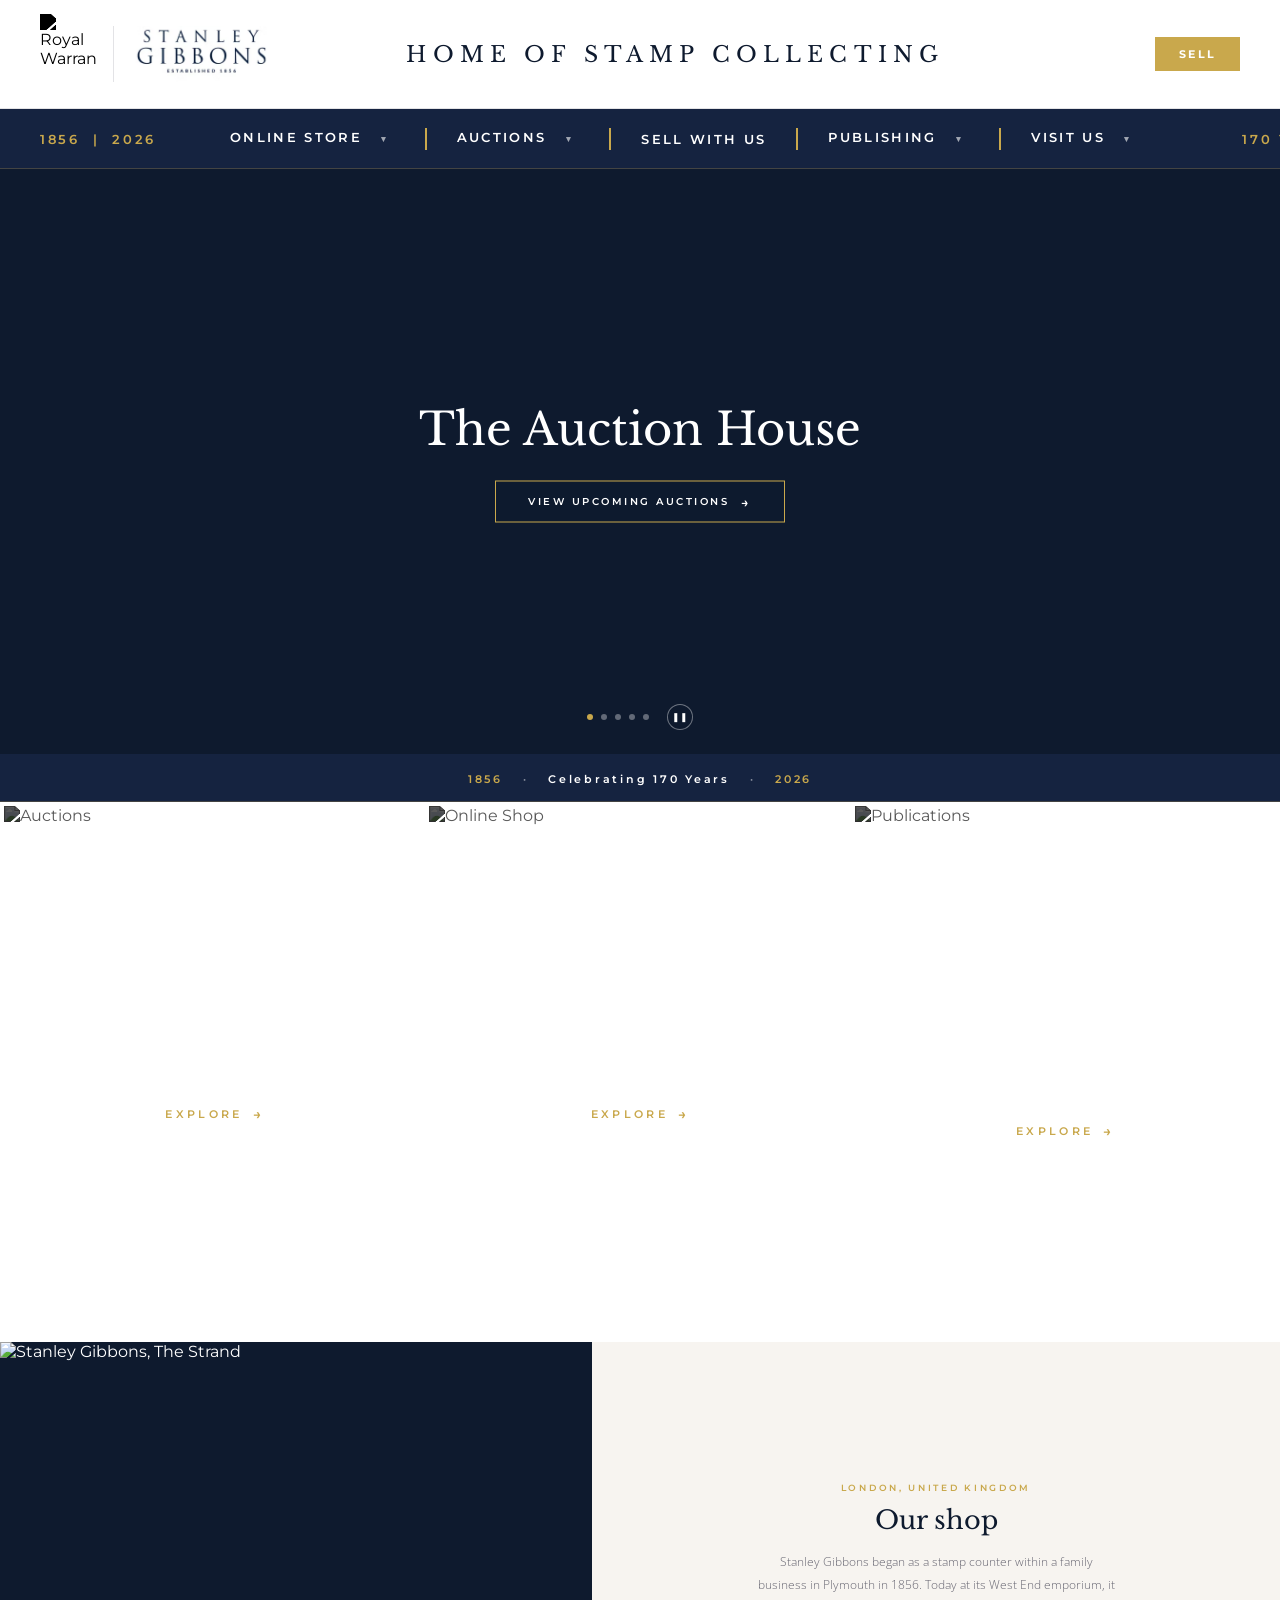
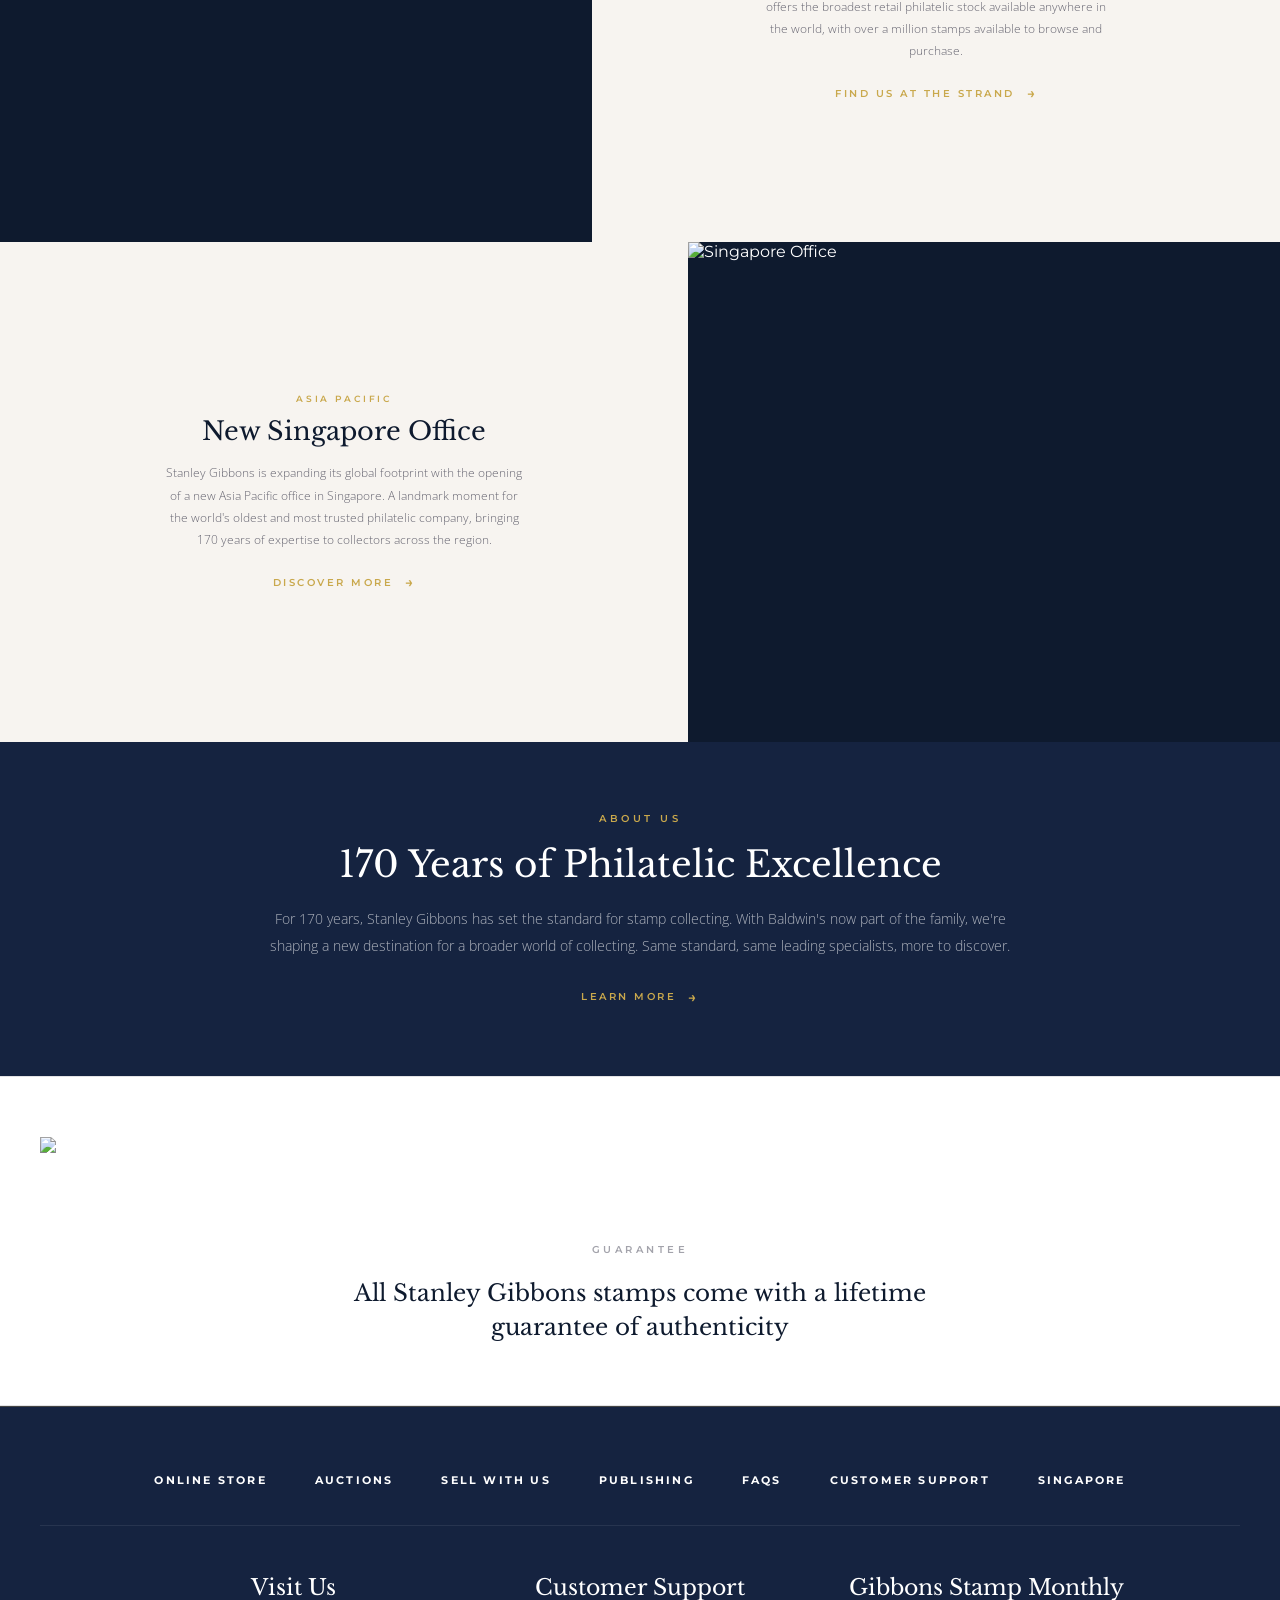
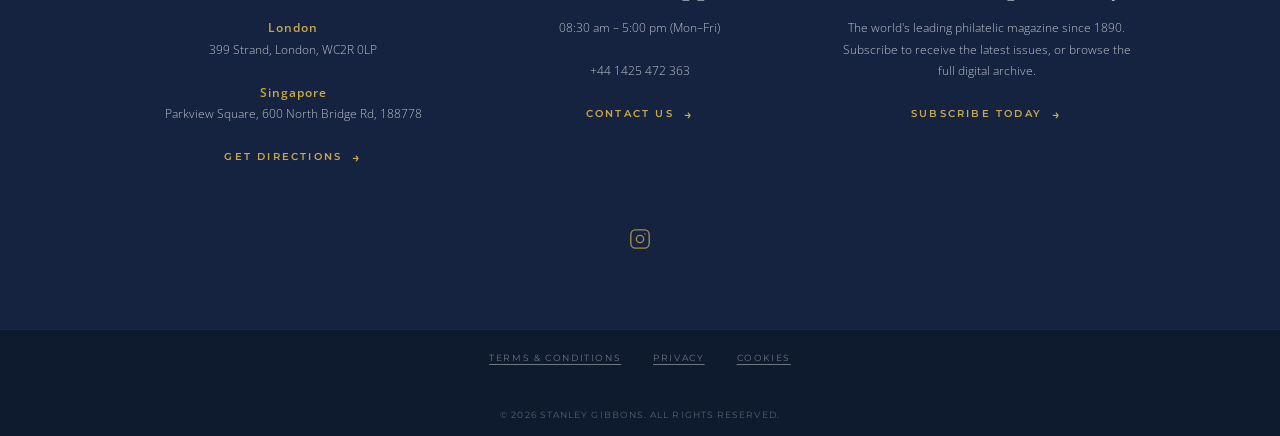
==== commit 1183c5bc: "Update index.html" ====
--- a/index.html
+++ b/index.html
@@ -522,7 +522,7 @@
     opacity: 0;
     transition: opacity 1.2s ease;
   }
-  .carousel-slide.slide-commonwealth { background-position: 35% center; }
+  .carousel-slide.slide-commonwealth { background-position: 22% center; }
   .carousel-slide::after {
     content: '';
     position: absolute;
@@ -858,7 +858,7 @@
   <div class="editorial-text">
     <span class="editorial-label">Asia Pacific</span>
     <h2 class="editorial-title">New Singapore Office</h2>
-    <p class="editorial-body">Stanley Gibbons is expanding its global footprint with the opening of a new Asia Pacific office in Singapore. A landmark moment for the world's oldest and most trusted philatelic company — bringing 170 years of expertise to collectors across the region.</p>
+    <p class="editorial-body">Stanley Gibbons is expanding its global footprint with the opening of a new Asia Pacific office in Singapore. A landmark moment for the world's oldest and most trusted philatelic company, bringing 170 years of expertise to collectors across the region.</p>
     <a class="editorial-link" href="singapore.html">Discover more</a>
   </div>
 </div>
@@ -870,8 +870,8 @@
     <h2 class="about-us-title">170 Years of Philatelic Excellence</h2>
     <p class="about-us-body">
       For 170 years, Stanley Gibbons has set the standard for stamp collecting. With Baldwin's
-      now part of the family, we're shaping a new destination for a broader world of collecting
-      — same standard, same leading specialists, more to discover.
+      now part of the family, we're shaping a new destination for a broader world of collecting.
+      Same standard, same leading specialists, more to discover.
     </p>
     <a class="about-us-link" href="https://sgbaldwins.com/about-us/stanley-gibbons" target="_blank" rel="noopener">Learn More</a>
   </div>
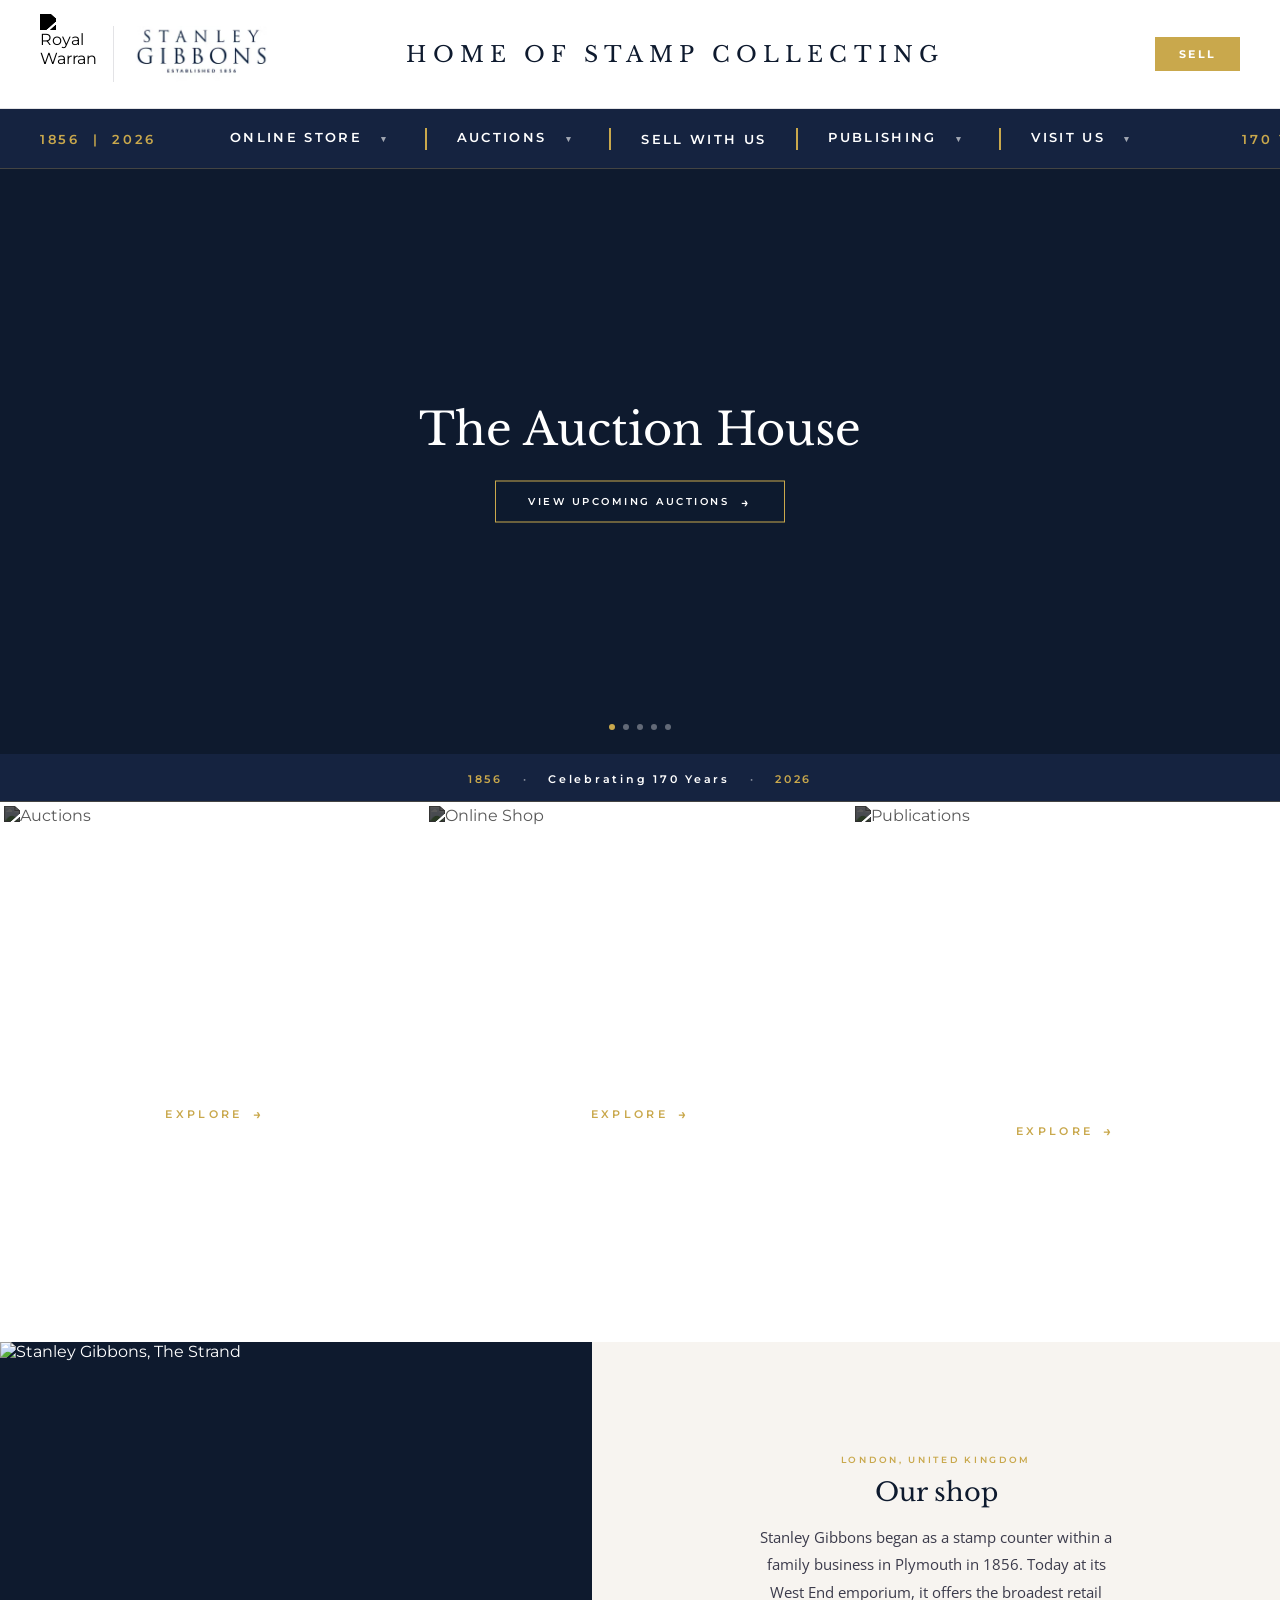
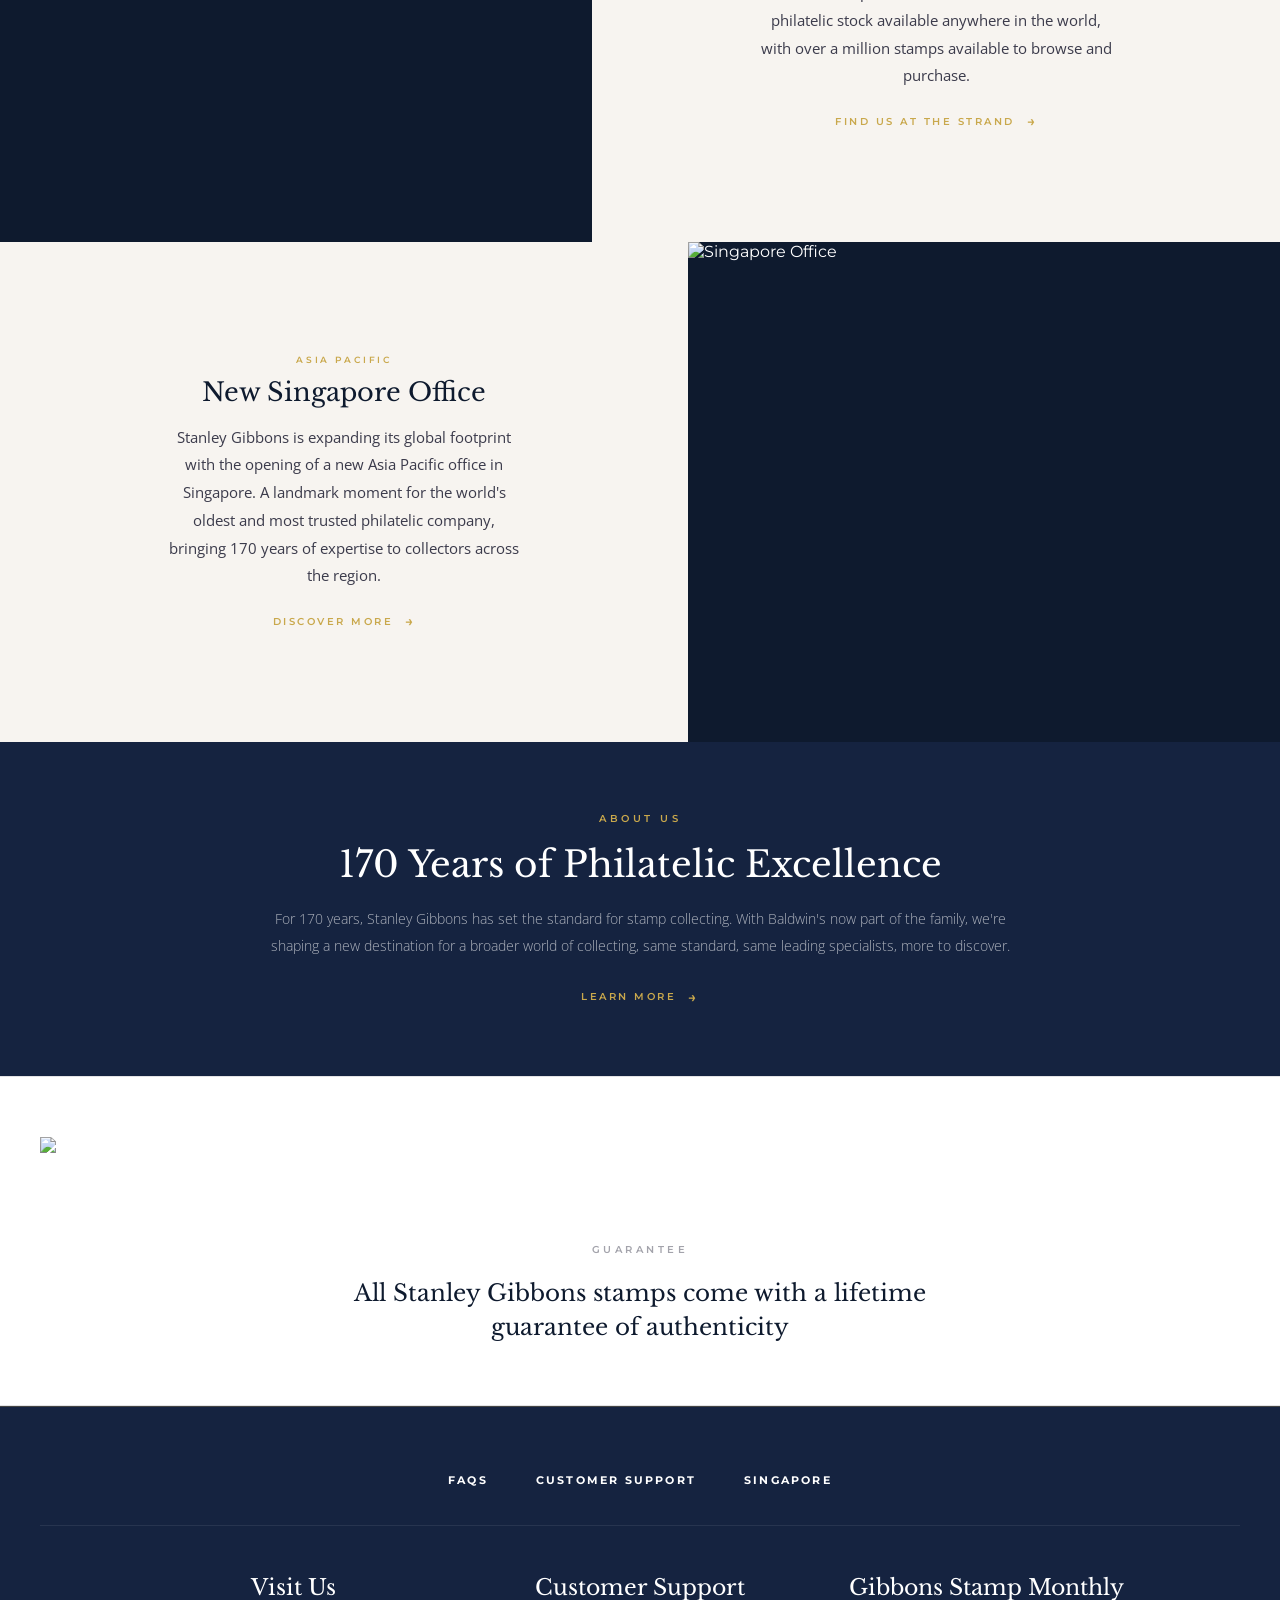
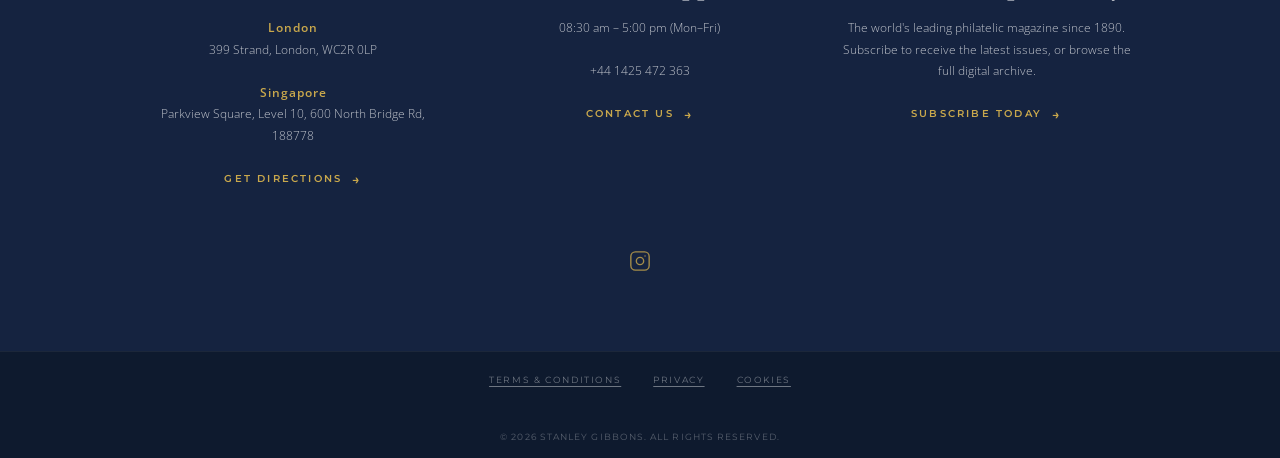
==== commit b8e32f1c: "Update index.html" ====
--- a/index.html
+++ b/index.html
@@ -3,12 +3,12 @@
 <head>
 <meta charset="UTF-8">
 <meta name="viewport" content="width=device-width, initial-scale=1.0">
-<title>Stanley Gibbons — The Home of Collectables</title>
-<meta name="description" content="Stanley Gibbons — the world's leading philatelic house since 1856. Explore live auctions, the online shop, publications, and our new Singapore Asia Pacific office.">
+<title>Stanley Gibbons: The Home of Collectables</title>
+<meta name="description" content="Stanley Gibbons, the world's leading philatelic house since 1856. Explore live auctions, the online shop, publications, and our new Singapore Asia Pacific office.">
 <link rel="canonical" href="https://www.stanleygibbons.com/"><!-- TODO: update to the final production domain before launch -->
 
 <!-- Open Graph / social sharing -->
-<meta property="og:title" content="Stanley Gibbons — The Home of Collectables">
+<meta property="og:title" content="Stanley Gibbons: The Home of Collectables">
 <meta property="og:description" content="170 years of philatelic expertise. Auctions, retail, publications and our new Asia Pacific office in Singapore.">
 <meta property="og:type" content="website">
 <meta property="og:image" content="https://nriwancqvsrufldjvbnw.supabase.co/storage/v1/object/public/images/auctioneer.png">
@@ -30,7 +30,7 @@
 
 <style>
 /* ============================================================
-   STANLEY GIBBONS — SHARED STYLESHEET
+   STANLEY GIBBONS: SHARED STYLESHEET
    Used by index.html and singapore.html.
    Contains: reset, design tokens, header, nav (incl. mobile
    hamburger + accordion dropdowns), footer, guarantee band,
@@ -231,7 +231,7 @@
 .nav-item:hover > a .nav-arrow,
 .nav-item.open > a .nav-arrow { transform: rotate(180deg); }
 
-/* Dropdown (desktop: hover; mobile: click accordion — see media query) */
+/* Dropdown (desktop: hover; mobile: click accordion, see media query) */
 .nav-dropdown {
   position: absolute;
   top: 100%;
@@ -594,21 +594,6 @@
     inset: -13px;
   }
   .carousel-dot.active { background: var(--gold); }
-  .carousel-pause {
-    margin-left: 10px;
-    width: 26px; height: 26px;
-    border-radius: 50%;
-    border: 1px solid rgba(255,255,255,0.4);
-    background: rgba(14,26,46,0.4);
-    color: var(--white);
-    font-size: 9px;
-    line-height: 1;
-    cursor: pointer;
-    display: inline-flex;
-    align-items: center;
-    justify-content: center;
-  }
-  .carousel-pause:hover, .carousel-pause:focus-visible { border-color: var(--gold); color: var(--gold); }
 
   /* ── PANELS ── */
   .panels {
@@ -657,7 +642,7 @@
   }
   .editorial-label { font-size: 9px; letter-spacing: 0.3em; font-weight: 600; color: var(--gold); text-transform: uppercase; margin-bottom: 12px; }
   .editorial-title { font-family: 'Libre Baskerville', serif; font-size: clamp(20px, 2vw, 30px); font-weight: 400; color: var(--navy); margin-bottom: 16px; line-height: 1.2; }
-  .editorial-body { font-family: 'Open Sans', sans-serif; font-size: 12px; line-height: 1.85; color: rgba(26,26,46,0.65); font-weight: 300; max-width: 360px; margin-bottom: 22px; }
+  .editorial-body { font-family: 'Open Sans', sans-serif; font-size: 15px; line-height: 1.85; color: rgba(26,26,46,0.85); font-weight: 400; max-width: 360px; margin-bottom: 22px; }
   .editorial-link { font-size: 10px; letter-spacing: 0.25em; font-weight: 600; color: var(--gold); text-decoration: none; text-transform: uppercase; display: inline-flex; align-items: center; gap: 12px; transition: gap 0.2s ease; }
   .editorial-link::after { content: '→'; font-size: 14px; }
   .editorial-link:hover { gap: 18px; }
@@ -696,7 +681,7 @@
         alt="Royal Warrant" width="57" height="80">
       <img class="sg-logo"
         src="[data-uri]"
-        alt="Stanley Gibbons — The Home of Stamp Collecting, Established 1856">
+        alt="Stanley Gibbons: The Home of Stamp Collecting, Established 1856">
     </a>
   </div>
   <div class="header-top-center">
@@ -745,8 +730,8 @@
       <li class="nav-item">
         <a href="https://sgbaldwins.com/about/locations/location-strand" target="_blank" rel="noopener">Visit Us <span class="nav-arrow">▾</span></a>
         <div class="nav-dropdown">
-          <a href="https://sgbaldwins.com/about/locations/location-strand" target="_blank" rel="noopener">London — The Strand</a>
-          <a href="singapore.html">Singapore — Asia Pacific</a>
+          <a href="https://sgbaldwins.com/about/locations/location-strand" target="_blank" rel="noopener">London, The Strand</a>
+          <a href="singapore.html">Singapore, Asia Pacific</a>
         </div>
       </li>
     </ul>
@@ -794,7 +779,6 @@
     <button class="carousel-dot" aria-label="Go to slide 3"></button>
     <button class="carousel-dot" aria-label="Go to slide 4"></button>
     <button class="carousel-dot" aria-label="Go to slide 5"></button>
-    <button class="carousel-pause" type="button" aria-pressed="false" aria-label="Pause slideshow">❚❚</button>
   </div>
 </div>
 
@@ -870,8 +854,8 @@
     <h2 class="about-us-title">170 Years of Philatelic Excellence</h2>
     <p class="about-us-body">
       For 170 years, Stanley Gibbons has set the standard for stamp collecting. With Baldwin's
-      now part of the family, we're shaping a new destination for a broader world of collecting.
-      Same standard, same leading specialists, more to discover.
+      now part of the family, we're shaping a new destination for a broader world of collecting,
+      same standard, same leading specialists, more to discover.
     </p>
     <a class="about-us-link" href="https://sgbaldwins.com/about-us/stanley-gibbons" target="_blank" rel="noopener">Learn More</a>
   </div>
@@ -890,10 +874,6 @@
 <footer>
   <div class="footer-main">
     <div class="footer-nav">
-      <a href="https://shop.stanleygibbons.com/" target="_blank" rel="noopener">Online Store</a>
-      <a href="https://sgbaldwins.com/auctions/upcoming-auctions" target="_blank" rel="noopener">Auctions</a>
-      <a href="https://sgbaldwins.com/sell/how-to-sell" target="_blank" rel="noopener">Sell With Us</a>
-      <a href="https://sgbaldwins.com/single_shop" target="_blank" rel="noopener">Publishing</a>
       <a href="https://shop.stanleygibbons.com/pages/faq" target="_blank" rel="noopener">FAQs</a>
       <a href="https://shop.stanleygibbons.com/pages/faq" target="_blank" rel="noopener">Customer Support</a>
       <a href="singapore.html">Singapore</a>
@@ -905,7 +885,7 @@
           <span style="color:var(--gold);font-weight:600;letter-spacing:0.08em;">London</span><br>
           399 Strand, London, WC2R 0LP<br><br>
           <span style="color:var(--gold);font-weight:600;letter-spacing:0.08em;">Singapore</span><br>
-          Parkview Square, 600 North Bridge Rd, 188778
+          Parkview Square, Level 10, 600 North Bridge Rd, 188778
         </p>
         <a class="footer-col-link" href="https://sgbaldwins.com/about/locations/location-strand" target="_blank" rel="noopener">Get Directions</a>
       </div>
@@ -940,7 +920,7 @@
 
 <script>
 /* ============================================================
-   STANLEY GIBBONS — SHARED SITE JS
+   STANLEY GIBBONS: SHARED SITE JS
    1) Mobile hamburger nav + tap-to-open dropdown accordions
    2) Accessible, lazy-loading carousel controller
       (no-ops automatically on pages without a .carousel)
@@ -998,7 +978,6 @@
 
   const slides = Array.from(carousel.querySelectorAll('.carousel-slide'));
   const dots = Array.from(carousel.querySelectorAll('.carousel-dot'));
-  const pauseBtn = carousel.querySelector('.carousel-pause');
   const reduceMotion = window.matchMedia('(prefers-reduced-motion: reduce)').matches;
 
   let current = slides.findIndex((s) => s.classList.contains('active'));
@@ -1048,20 +1027,6 @@
     if (document.hidden) stop(); else if (playing) play();
   });
 
-  if (pauseBtn) {
-    const render = () => {
-      pauseBtn.setAttribute('aria-pressed', String(!playing));
-      pauseBtn.setAttribute('aria-label', playing ? 'Pause slideshow' : 'Play slideshow');
-      pauseBtn.textContent = playing ? '❚❚' : '►';
-    };
-    pauseBtn.addEventListener('click', () => {
-      playing = !playing;
-      render();
-      if (playing) play(); else stop();
-    });
-    render();
-  }
-
   play();
 }
 
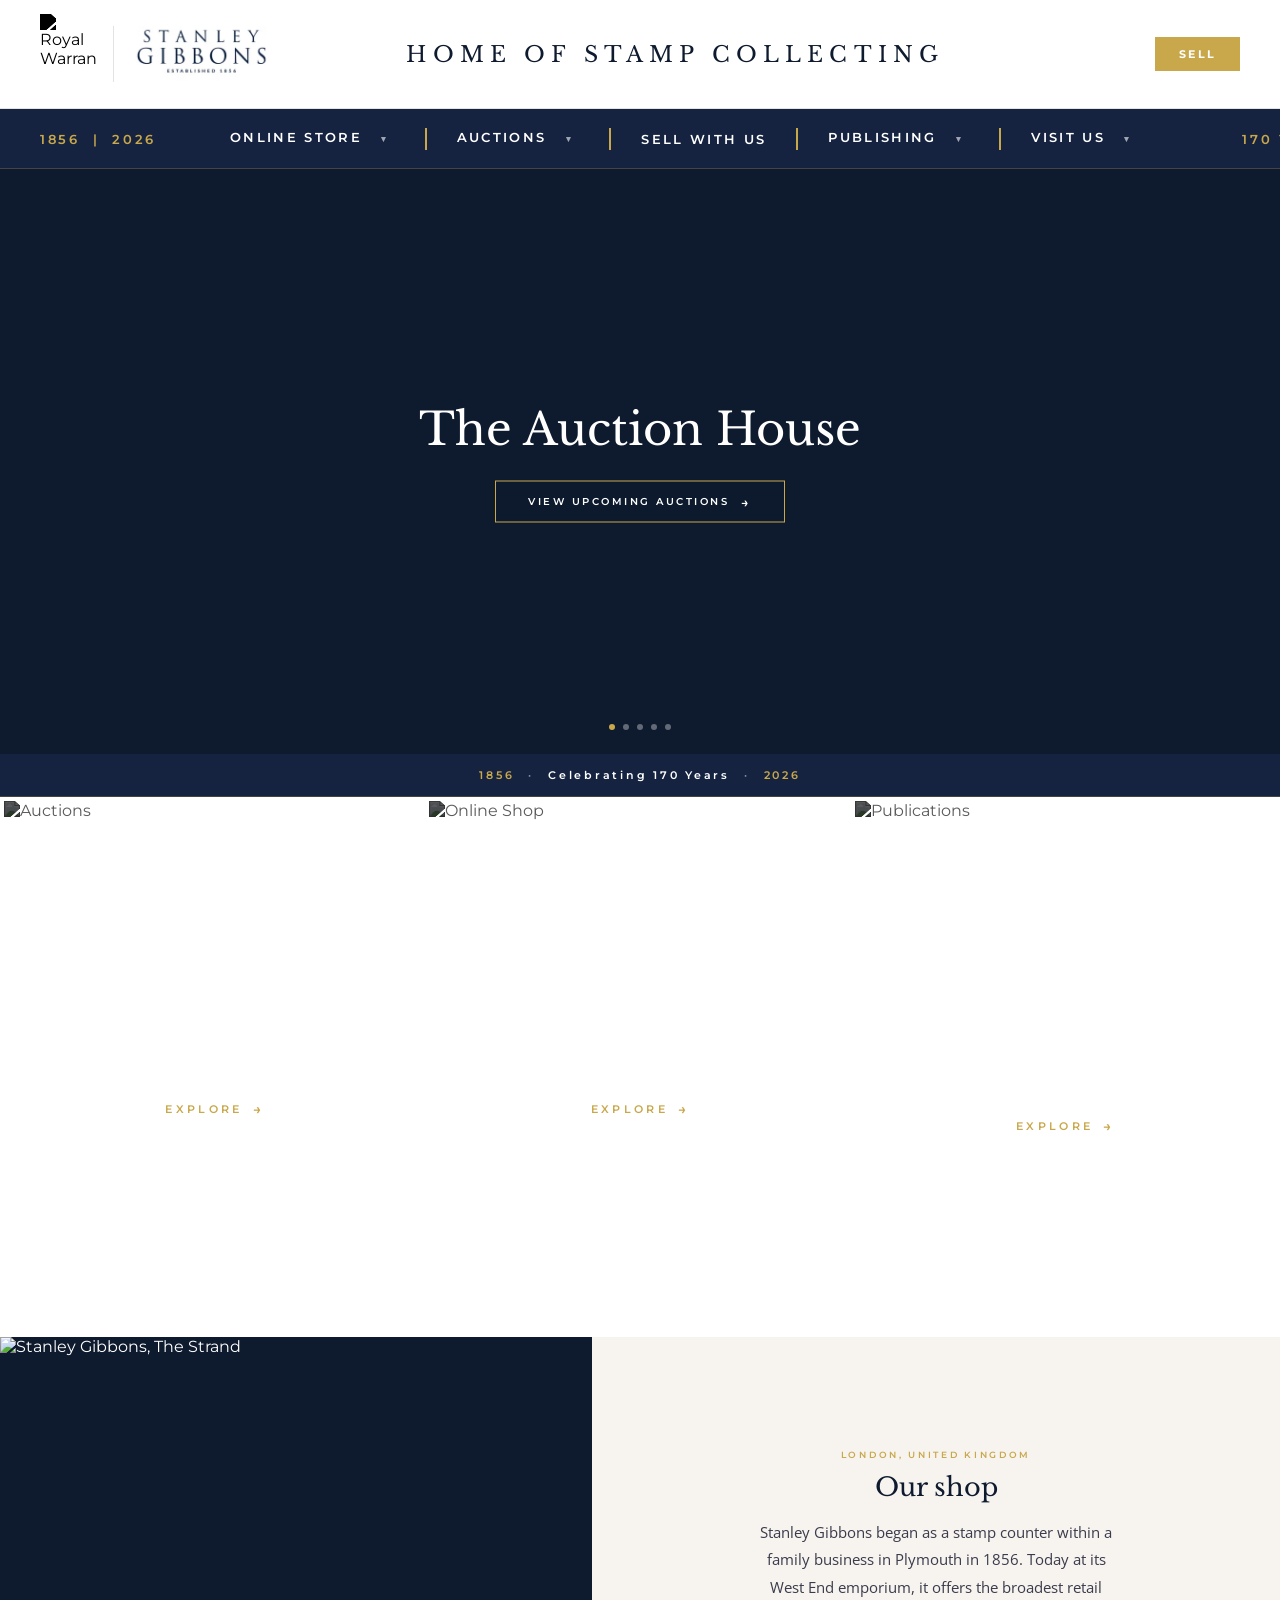
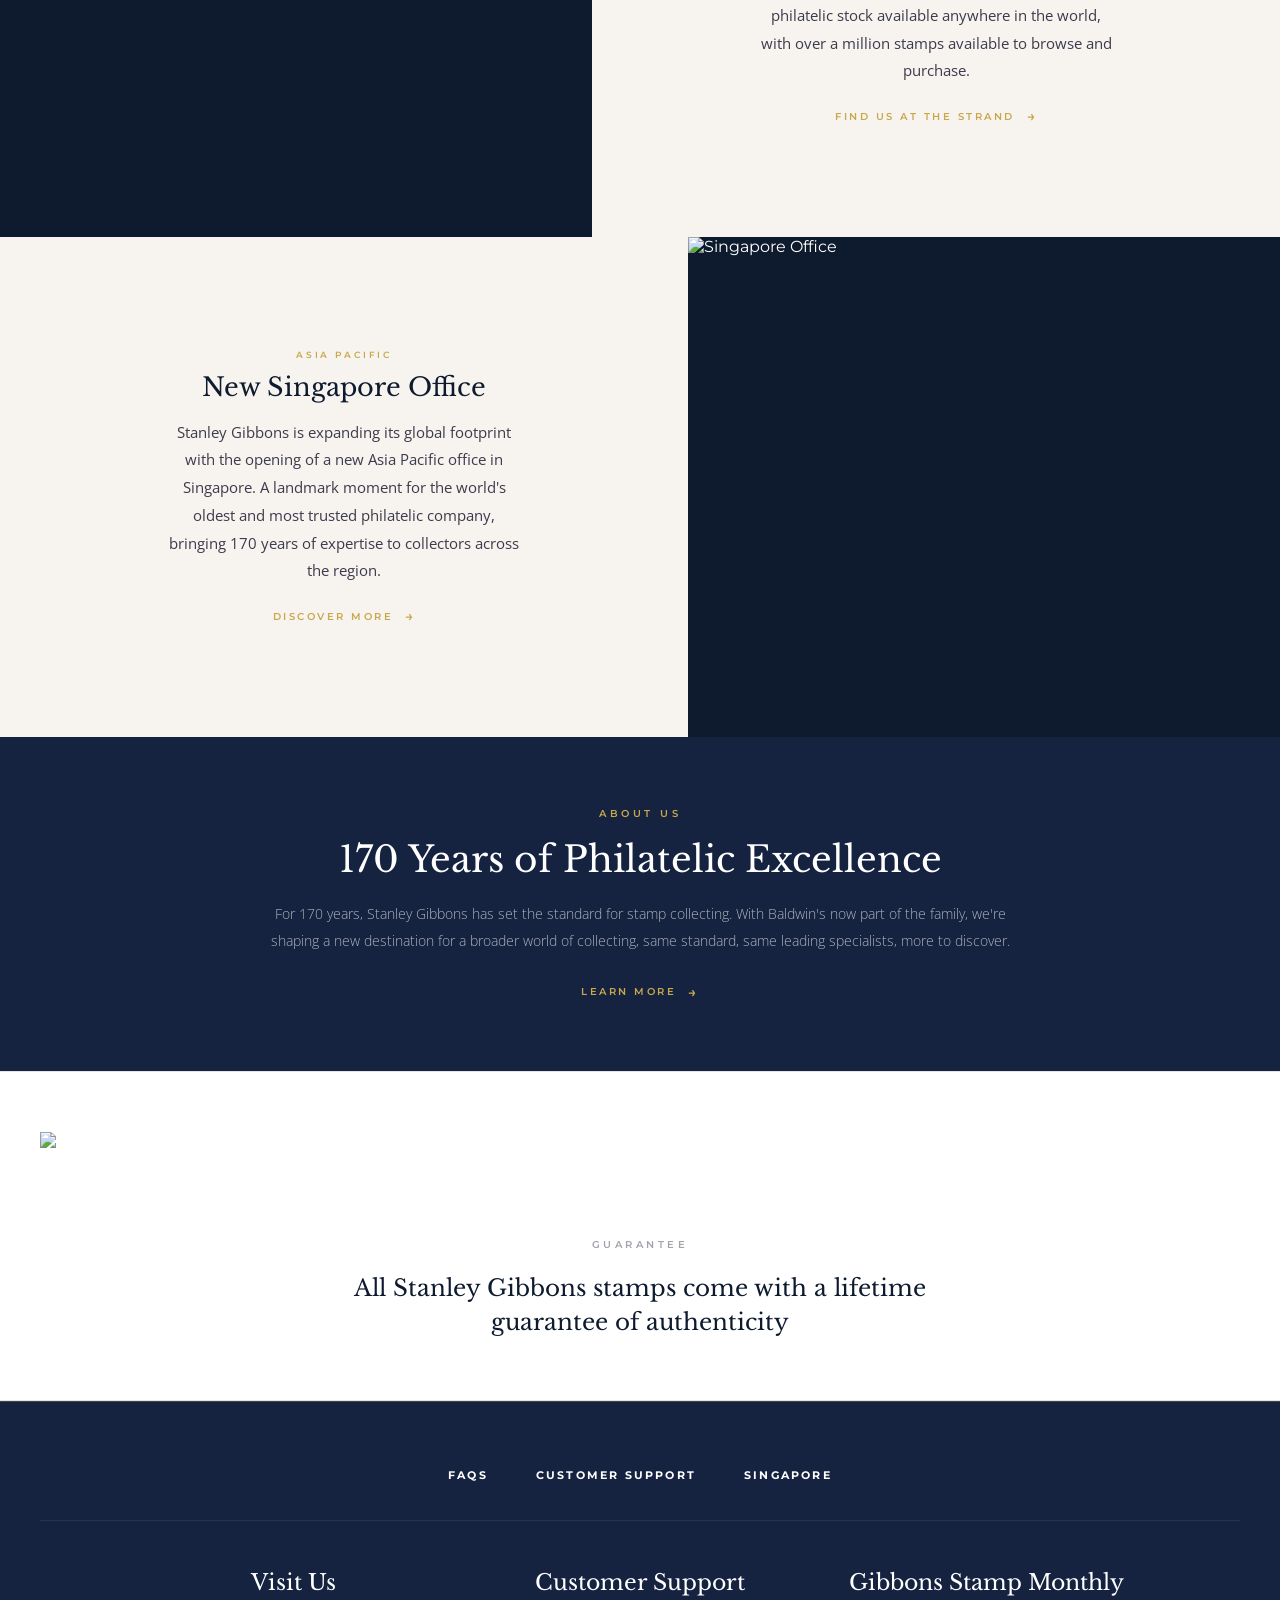
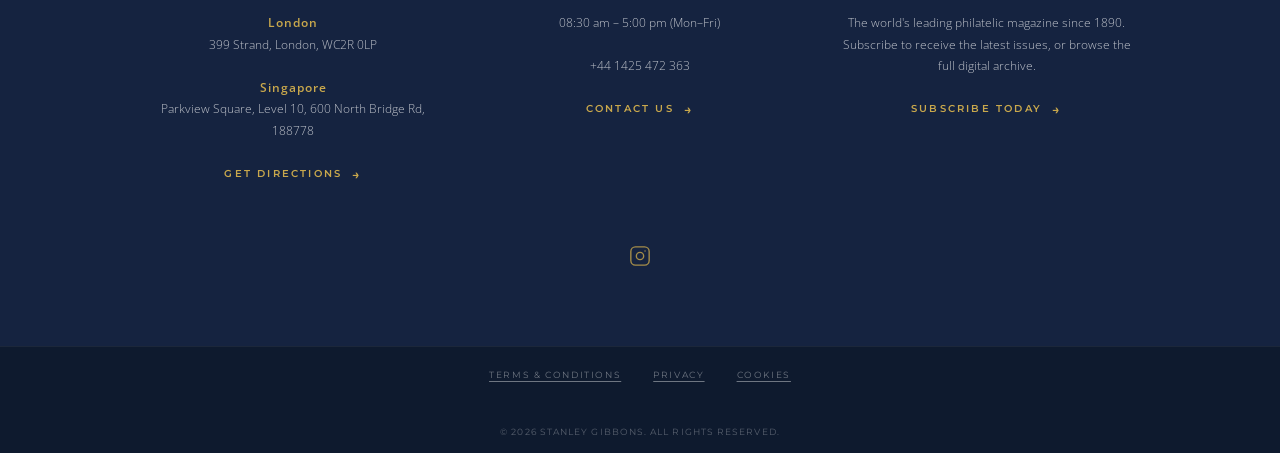
==== commit 80623a57: "Update index.html" ====
--- a/index.html
+++ b/index.html
@@ -270,6 +270,28 @@
 .nav-dropdown a:last-child { border-bottom: none; }
 .nav-dropdown a:hover,
 .nav-dropdown a:focus-visible { color: var(--gold); background: rgba(255,255,255,0.03); }
+
+/* ── ANNIVERSARY BANNER ── */
+.anniversary-banner {
+  background: var(--navy-mid);
+  text-align: center;
+  padding: 14px 40px;
+  border-bottom: 1px solid var(--border-gold);
+}
+.anniversary-flex {
+  display: flex;
+  flex-wrap: wrap;
+  justify-content: center;
+  align-items: center;
+  gap: 6px 14px;
+  font-family: 'Montserrat', sans-serif;
+  font-size: 11px;
+  letter-spacing: 0.25em;
+  font-weight: 600;
+}
+.anniversary-flex .gold-text { color: var(--gold); }
+.anniversary-flex .white-text { color: var(--white); }
+.anniversary-flex .divider { color: rgba(255,255,255,0.5); }
 
 /* ── ABOUT US ── */
 .about-us {
@@ -663,8 +685,10 @@
     .carousel { height: 55vh; height: 55dvh; min-height: 280px; }
     .panel { height: 240px; }
     .editorial-img { height: 220px; }
-    .editorial-text { padding: 32px 20px; }
-    .about-us { padding: 50px 24px; }
+    .editorial-text { padding: 32px 20px 48px; }
+    .anniversary-banner { padding: 12px 16px; }
+    .anniversary-flex { font-size: 9px; letter-spacing: 0.12em; gap: 4px 8px; }
+    .about-us { padding: 64px 24px; }
   }
 </style>
 </head>
@@ -783,14 +807,14 @@
 </div>
 
 <!-- 170 YEARS BANNER -->
-<div style="background:var(--navy-mid);text-align:center;padding:14px 40px;border-bottom:1px solid var(--border-gold);">
-  <span style="font-family:'Montserrat',sans-serif;font-size:11px;letter-spacing:0.25em;font-weight:600;">
-    <span style="color:var(--gold);">1856</span>
-    <span style="color:rgba(255,255,255,0.5);margin:0 14px;">·</span>
-    <span style="color:var(--white);">Celebrating 170 Years</span>
-    <span style="color:rgba(255,255,255,0.5);margin:0 14px;">·</span>
-    <span style="color:var(--gold);">2026</span>
-  </span>
+<div class="anniversary-banner">
+  <div class="anniversary-flex">
+    <span class="gold-text">1856</span>
+    <span class="divider">·</span>
+    <span class="white-text">Celebrating 170 Years</span>
+    <span class="divider">·</span>
+    <span class="gold-text">2026</span>
+  </div>
 </div>
 
 <!-- PANELS -->
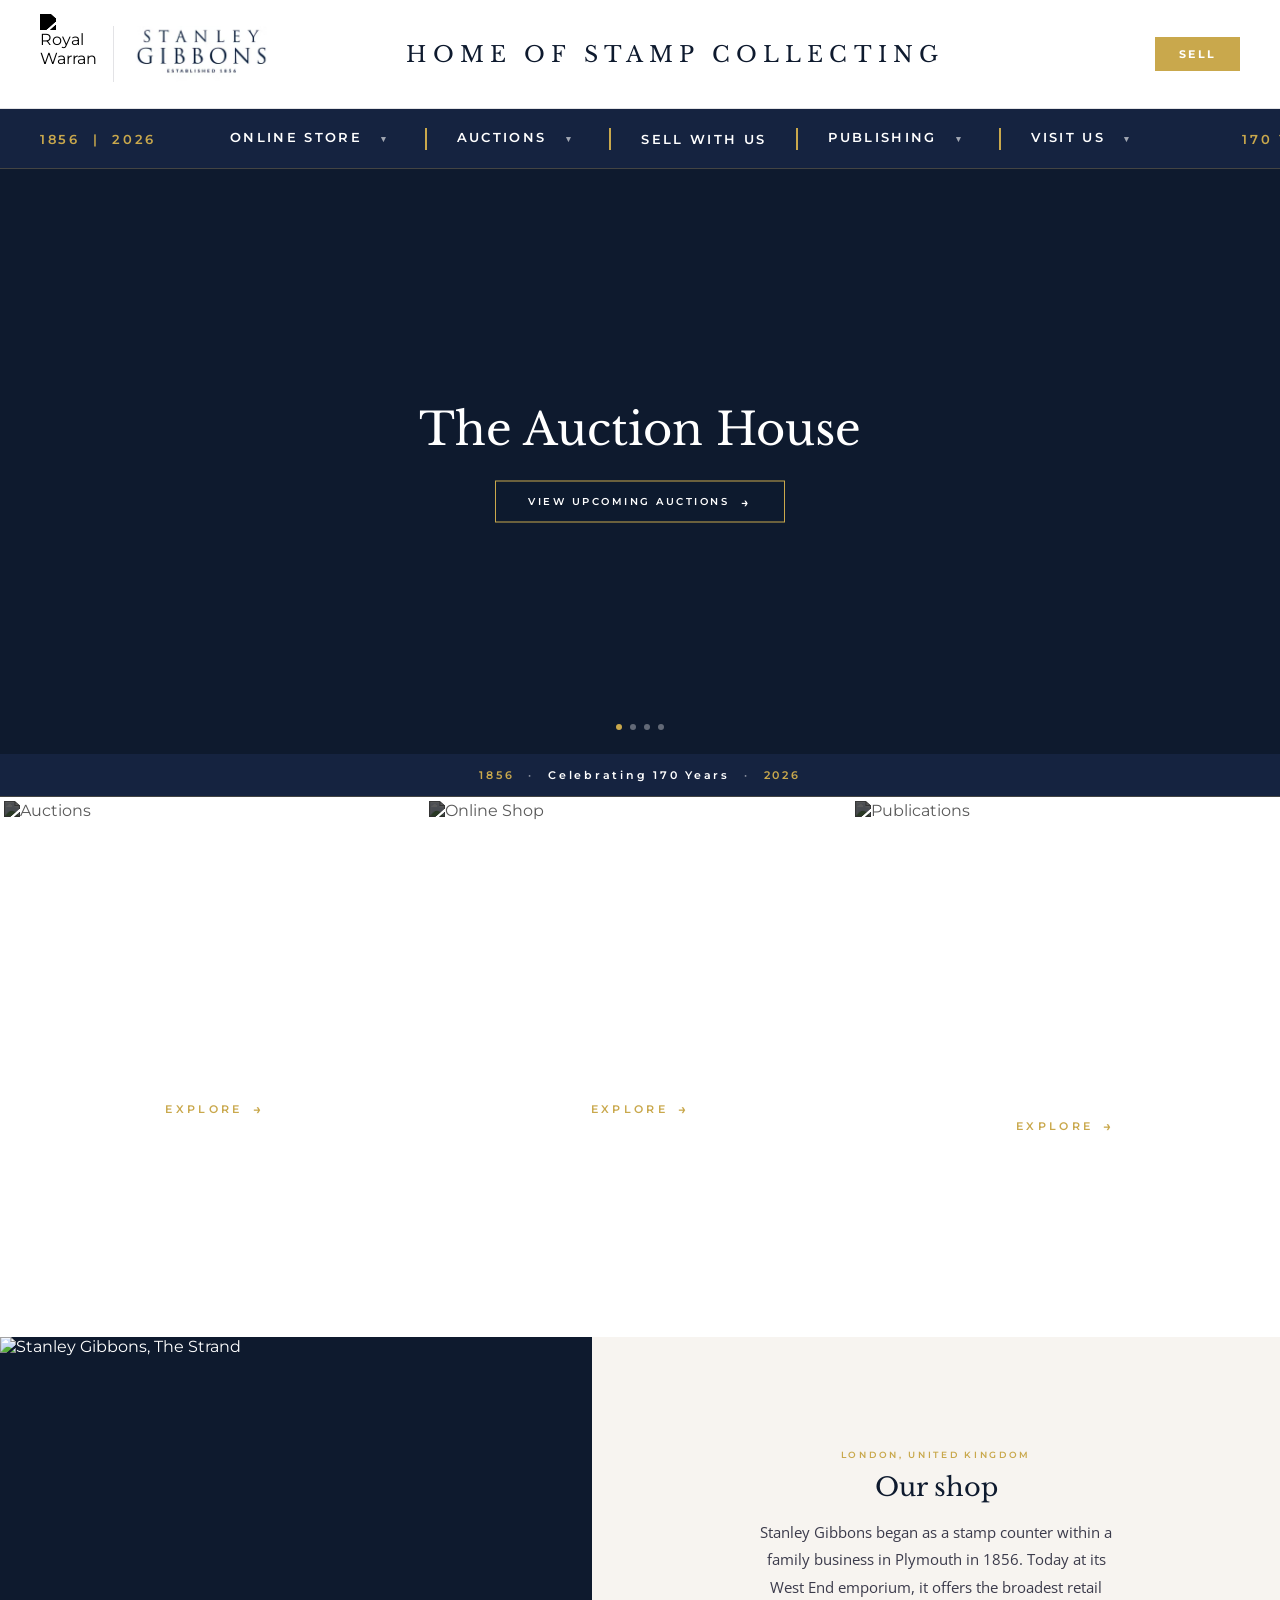
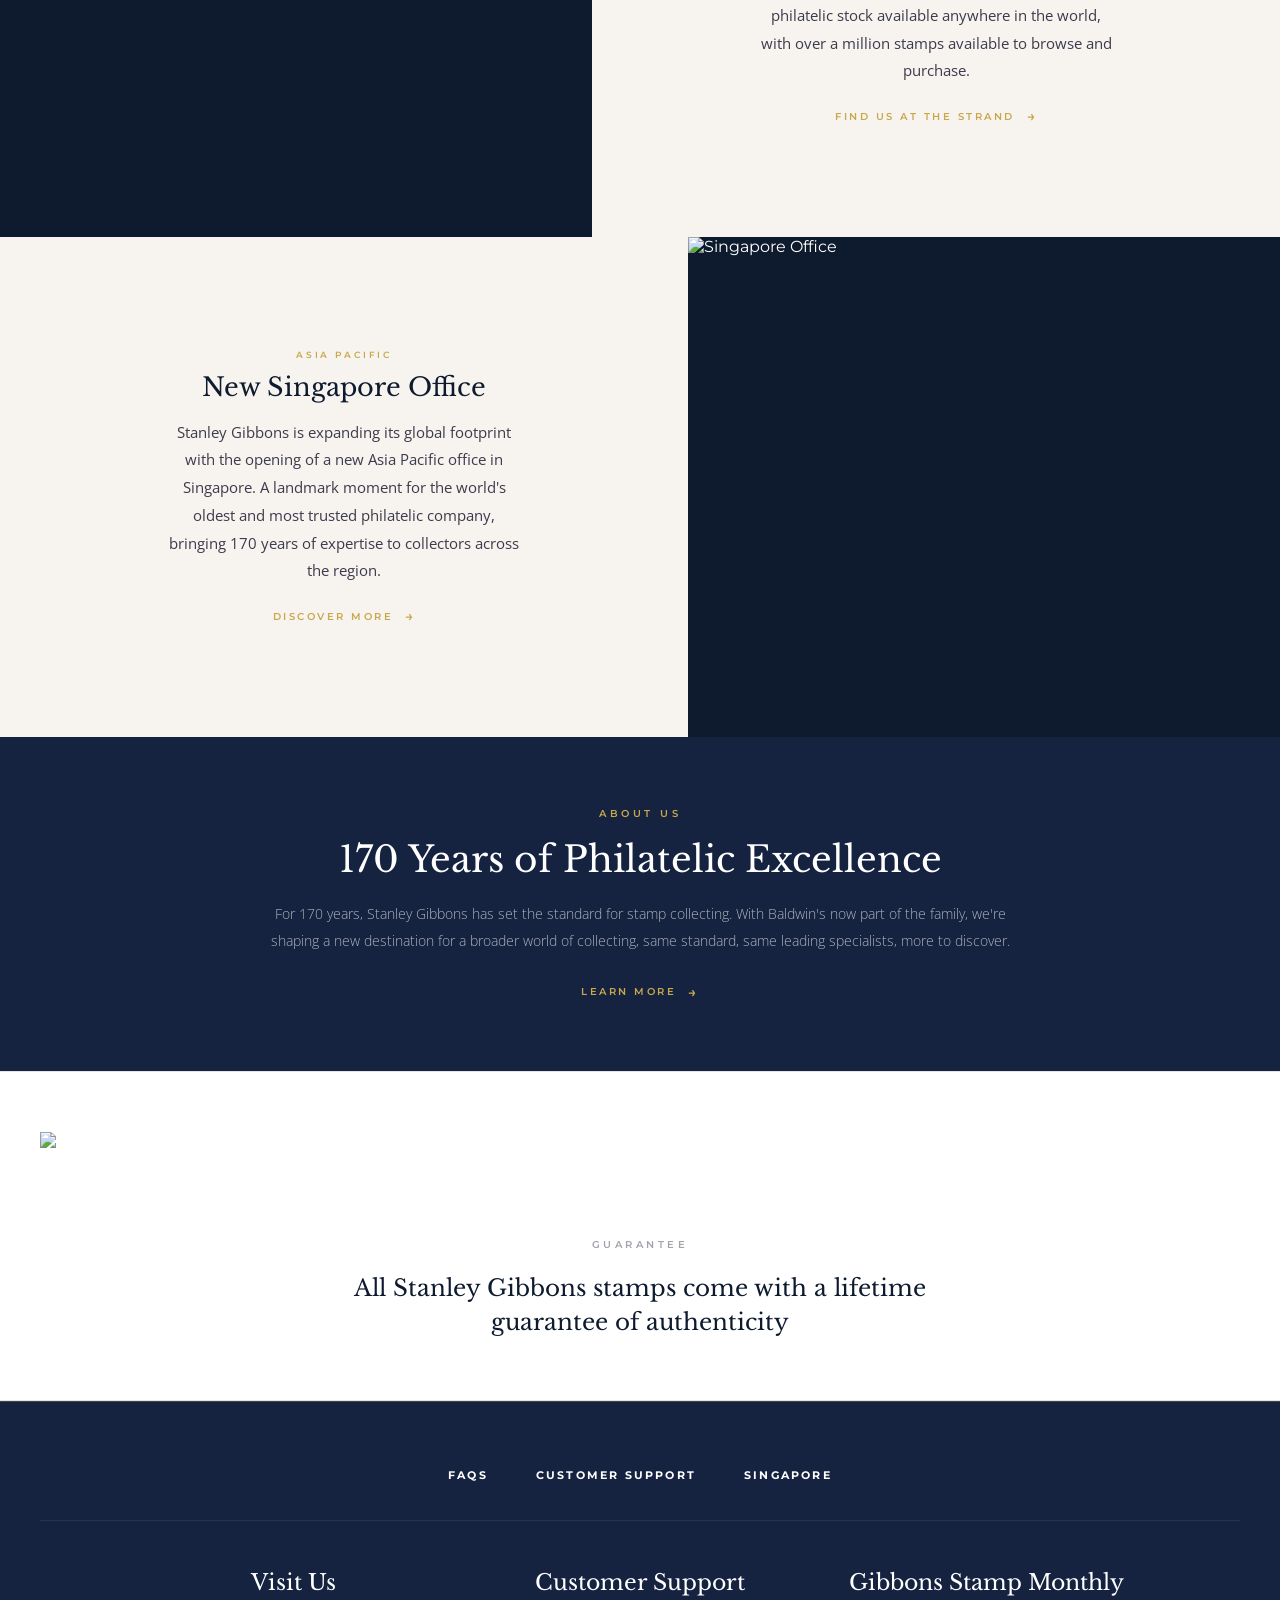
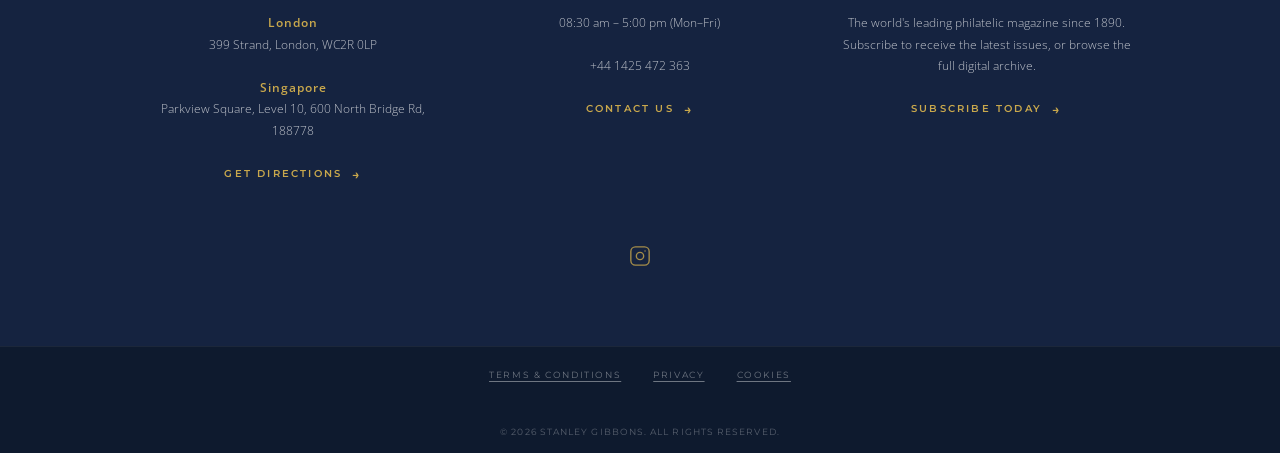
==== commit 86d8e6e0: "Update index.html" ====
--- a/index.html
+++ b/index.html
@@ -21,7 +21,7 @@
 <link rel="preconnect" href="https://nriwancqvsrufldjvbnw.supabase.co">
 
 <!-- LCP image (first carousel slide): hinted as high-priority and discoverable immediately -->
-<link rel="preload" as="image" fetchpriority="high" href="/_vercel/image?url=https%3A%2F%2Fnriwancqvsrufldjvbnw.supabase.co%2Fstorage%2Fv1%2Fobject%2Fpublic%2Fimages%2Fauctioneer.png&w=1920&q=75">
+<link rel="preload" as="image" fetchpriority="high" href="https://nriwancqvsrufldjvbnw.supabase.co/storage/v1/object/public/images/auctioneer.png">
 
 <!-- Google Fonts loaded non-render-blocking: preload + swap-in, with a <noscript> fallback -->
 <link rel="preload" as="style" href="https://fonts.googleapis.com/css2?family=Montserrat:wght@400;600&family=Libre+Baskerville:ital,wght@0,400;0,700;1,400&family=Open+Sans:wght@300;400;600&display=swap">
@@ -544,7 +544,6 @@
     opacity: 0;
     transition: opacity 1.2s ease;
   }
-  .carousel-slide.slide-commonwealth { background-position: 22% center; }
   .carousel-slide::after {
     content: '';
     position: absolute;
@@ -675,7 +674,7 @@
     .carousel { height: 50vh; height: 50dvh; min-height: 300px; }
     .panels { flex-direction: column; height: auto; }
     .panel { height: 280px; flex: none; }
-    .editorial { flex-direction: column; min-height: auto; }
+    .editorial { flex-direction: column; height: auto; }
     .editorial.reverse { flex-direction: column; }
     .editorial-img { height: 280px; flex: none; }
     .editorial-text { padding: 40px 30px; }
@@ -699,9 +698,9 @@
 <!-- HEADER TOP -->
 <div class="header-top">
   <div class="header-top-left">
-    <a href="index.html">
+    <a href="/">
       <img class="warrant"
-        src="/_vercel/image?url=https%3A%2F%2Fnriwancqvsrufldjvbnw.supabase.co%2Fstorage%2Fv1%2Fobject%2Fpublic%2Fimages%2FKCWarrant%20WHite.png&w=160&q=75"
+        src="https://nriwancqvsrufldjvbnw.supabase.co/storage/v1/object/public/images/KCWarrant%20WHite.png"
         alt="Royal Warrant" width="57" height="80">
       <img class="sg-logo"
         src="[data-uri]"
@@ -731,6 +730,7 @@
           <a href="https://shop.stanleygibbons.com/collections/stamps-commonwealth" target="_blank" rel="noopener">Commonwealth Stamps</a>
           <a href="https://www.baldwin.co.uk/" target="_blank" rel="noopener">Coins</a>
           <a href="https://shop.stanleygibbons.com/collections/publications-print" target="_blank" rel="noopener">Publications</a>
+          <a href="https://shop.stanleygibbons.com/collections/gibbons-stamp-monthly" target="_blank" rel="noopener">Magazines</a>
         </div>
       </li>
       <li class="nav-item">
@@ -749,13 +749,15 @@
           <a href="https://shop.stanleygibbons.com/collections/publications-print" target="_blank" rel="noopener">Catalogues</a>
           <a href="https://shop.stanleygibbons.com/collections/gibbons-stamp-monthly" target="_blank" rel="noopener">Gibbons Stamp Monthly</a>
           <a href="https://shop.stanleygibbons.com/collections/publications-print?sort_by=manual&filter.p.m.details.format=Digital" target="_blank" rel="noopener">Digital Editions</a>
+          <a href="https://shop.stanleygibbons.com/pages/my-collection" target="_blank" rel="noopener">My Collection</a>
+          <a href="https://shop.stanleygibbons.com/pages/albums-accessories" target="_blank" rel="noopener">Albums &amp; Accessories</a>
         </div>
       </li>
       <li class="nav-item">
         <a href="https://sgbaldwins.com/about/locations/location-strand" target="_blank" rel="noopener">Visit Us <span class="nav-arrow">▾</span></a>
         <div class="nav-dropdown">
           <a href="https://sgbaldwins.com/about/locations/location-strand" target="_blank" rel="noopener">London, The Strand</a>
-          <a href="singapore.html">Singapore, Asia Pacific</a>
+          <a href="/singapore">Singapore, Asia Pacific</a>
         </div>
       </li>
     </ul>
@@ -767,34 +769,28 @@
 
 <!-- CAROUSEL -->
 <div class="carousel">
-  <div class="carousel-slide active" data-bg="/_vercel/image?url=https%3A%2F%2Fnriwancqvsrufldjvbnw.supabase.co%2Fstorage%2Fv1%2Fobject%2Fpublic%2Fimages%2Fauctioneer.png&w=1920&q=75" style="background-image:url('/_vercel/image?url=https%3A%2F%2Fnriwancqvsrufldjvbnw.supabase.co%2Fstorage%2Fv1%2Fobject%2Fpublic%2Fimages%2Fauctioneer.png&w=1920&q=75')">
+  <div class="carousel-slide active" data-bg="https://nriwancqvsrufldjvbnw.supabase.co/storage/v1/object/public/images/auctioneer.png" style="background-image:url('https://nriwancqvsrufldjvbnw.supabase.co/storage/v1/object/public/images/auctioneer.png')">
     <div class="slide-content">
       <span class="slide-title">The Auction House</span>
       <a class="slide-btn" href="https://sgbaldwins.com/auctions/upcoming-auctions" target="_blank" rel="noopener">View Upcoming Auctions</a>
     </div>
   </div>
-  <div class="carousel-slide" data-bg="/_vercel/image?url=https%3A%2F%2Fnriwancqvsrufldjvbnw.supabase.co%2Fstorage%2Fv1%2Fobject%2Fpublic%2Fimages%2Fonline_shop.png&w=1920&q=75">
+  <div class="carousel-slide" data-bg="https://nriwancqvsrufldjvbnw.supabase.co/storage/v1/object/public/images/online_shop.png">
     <div class="slide-content">
       <span class="slide-title">Online Shop</span>
       <a class="slide-btn" href="https://shop.stanleygibbons.com/" target="_blank" rel="noopener">Browse Stamps</a>
     </div>
   </div>
-  <div class="carousel-slide" data-bg="/_vercel/image?url=https%3A%2F%2Fnriwancqvsrufldjvbnw.supabase.co%2Fstorage%2Fv1%2Fobject%2Fpublic%2Fimages%2F16.webp&w=1920&q=75">
+  <div class="carousel-slide" data-bg="https://nriwancqvsrufldjvbnw.supabase.co/storage/v1/object/public/images/16.webp">
     <div class="slide-content">
       <span class="slide-title">Physical &amp; Digital Catalogues</span>
-      <a class="slide-btn" href="https://sgbaldwins.com/about-us/stanley-gibbons" target="_blank" rel="noopener">View Publications</a>
+      <a class="slide-btn" href="https://shop.stanleygibbons.com/collections/publications-print" target="_blank" rel="noopener">View Publications</a>
     </div>
   </div>
-  <div class="carousel-slide slide-commonwealth" data-bg="/_vercel/image?url=https%3A%2F%2Fnriwancqvsrufldjvbnw.supabase.co%2Fstorage%2Fv1%2Fobject%2Fpublic%2Fimages%2F2026_Part1_Stanley_Gibbons.webp&w=1920&q=75">
-    <div class="slide-content">
-      <span class="slide-title">Commonwealth &amp; British Empire<br>Stamps Catalogue 1840–1970</span>
-      <a class="slide-btn" href="https://sgbaldwins.com/about-us/stanley-gibbons" target="_blank" rel="noopener">Order Part 1 Today</a>
-    </div>
-  </div>
-  <div class="carousel-slide" data-bg="/_vercel/image?url=https%3A%2F%2Fnriwancqvsrufldjvbnw.supabase.co%2Fstorage%2Fv1%2Fobject%2Fpublic%2Fimages%2Fconcise-2026-mockup.jpg&w=1920&q=75">
+  <div class="carousel-slide" data-bg="https://nriwancqvsrufldjvbnw.supabase.co/storage/v1/object/public/images/concise-2026-mockup.jpg">
     <div class="slide-content">
       <span class="slide-title">Great Britain Concise Catalogue</span>
-      <a class="slide-btn" href="https://sgbaldwins.com/about-us/stanley-gibbons" target="_blank" rel="noopener">Order Today</a>
+      <a class="slide-btn" href="https://shop.stanleygibbons.com/products/2026-great-britain-concise-stamp-catalogue?variant=57178053968249" target="_blank" rel="noopener">Order Today</a>
     </div>
   </div>
   <div class="carousel-dots">
@@ -802,7 +798,6 @@
     <button class="carousel-dot" aria-label="Go to slide 2"></button>
     <button class="carousel-dot" aria-label="Go to slide 3"></button>
     <button class="carousel-dot" aria-label="Go to slide 4"></button>
-    <button class="carousel-dot" aria-label="Go to slide 5"></button>
   </div>
 </div>
 
@@ -820,7 +815,7 @@
 <!-- PANELS -->
 <section class="panels" aria-label="Explore our services">
   <a class="panel" href="https://sgbaldwins.com/auctions/upcoming-auctions" target="_blank" rel="noopener">
-    <img class="panel-img" src="/_vercel/image?url=https%3A%2F%2Fnriwancqvsrufldjvbnw.supabase.co%2Fstorage%2Fv1%2Fobject%2Fpublic%2Fimages%2F5.webp&w=1200&q=75" alt="Auctions" loading="lazy" decoding="async">
+    <img class="panel-img" src="https://nriwancqvsrufldjvbnw.supabase.co/storage/v1/object/public/images/5.webp" alt="Auctions" loading="lazy" decoding="async">
     <div class="panel-content">
       <span class="panel-tag">01 / Auctions</span>
       <h2 class="panel-title">The Auction House</h2>
@@ -828,15 +823,15 @@
     </div>
   </a>
   <a class="panel" href="https://sgbaldwins.com/stamps-buy-now" target="_blank" rel="noopener">
-    <img class="panel-img" src="/_vercel/image?url=https%3A%2F%2Fnriwancqvsrufldjvbnw.supabase.co%2Fstorage%2Fv1%2Fobject%2Fpublic%2Fimages%2F23abc.jpg&w=1200&q=75" alt="Online Shop" loading="lazy" decoding="async">
+    <img class="panel-img" src="https://nriwancqvsrufldjvbnw.supabase.co/storage/v1/object/public/images/23abc.jpg" alt="Online Shop" loading="lazy" decoding="async">
     <div class="panel-content">
       <span class="panel-tag">02 / Retail</span>
       <h2 class="panel-title">Online Shop</h2>
       <span class="panel-link">Explore</span>
     </div>
   </a>
-  <a class="panel" href="https://sgbaldwins.com/about-us/stanley-gibbons" target="_blank" rel="noopener">
-    <img class="panel-img" src="/_vercel/image?url=https%3A%2F%2Fnriwancqvsrufldjvbnw.supabase.co%2Fstorage%2Fv1%2Fobject%2Fpublic%2Fimages%2Flarge_Mockup_Part_1_2cbdec22d8.webp&w=1200&q=75" alt="Publications" loading="lazy" decoding="async">
+  <a class="panel" href="https://shop.stanleygibbons.com/collections/publications-print" target="_blank" rel="noopener">
+    <img class="panel-img" src="https://nriwancqvsrufldjvbnw.supabase.co/storage/v1/object/public/images/large_Mockup_Part_1_2cbdec22d8.webp" alt="Publications" loading="lazy" decoding="async">
     <div class="panel-content">
       <span class="panel-tag">03 / Publications</span>
       <h2 class="panel-title">Physical &amp; Digital Catalogues</h2>
@@ -848,7 +843,7 @@
 <!-- EDITORIAL: London -->
 <div class="editorial">
   <div class="editorial-img">
-    <img src="/_vercel/image?url=https%3A%2F%2Fnriwancqvsrufldjvbnw.supabase.co%2Fstorage%2Fv1%2Fobject%2Fpublic%2Fimages%2FSG_Old_Van1__1_.png&w=1200&q=75" alt="Stanley Gibbons, The Strand" loading="lazy" decoding="async">
+    <img src="https://nriwancqvsrufldjvbnw.supabase.co/storage/v1/object/public/images/SG_Old_Van1__1_.png" alt="Stanley Gibbons, The Strand" loading="lazy" decoding="async">
   </div>
   <div class="editorial-text">
     <span class="editorial-label">London, United Kingdom</span>
@@ -861,13 +856,13 @@
 <!-- EDITORIAL: Singapore -->
 <div class="editorial reverse">
   <div class="editorial-img">
-    <img src="/_vercel/image?url=https%3A%2F%2Fnriwancqvsrufldjvbnw.supabase.co%2Fstorage%2Fv1%2Fobject%2Fpublic%2Fimages%2Fimages__4_.jfif&w=1200&q=75" alt="Singapore Office" loading="lazy" decoding="async">
+    <img src="https://nriwancqvsrufldjvbnw.supabase.co/storage/v1/object/public/images/images__4_.jfif" alt="Singapore Office" loading="lazy" decoding="async">
   </div>
   <div class="editorial-text">
     <span class="editorial-label">Asia Pacific</span>
     <h2 class="editorial-title">New Singapore Office</h2>
     <p class="editorial-body">Stanley Gibbons is expanding its global footprint with the opening of a new Asia Pacific office in Singapore. A landmark moment for the world's oldest and most trusted philatelic company, bringing 170 years of expertise to collectors across the region.</p>
-    <a class="editorial-link" href="singapore.html">Discover more</a>
+    <a class="editorial-link" href="/singapore">Discover more</a>
   </div>
 </div>
 
@@ -887,7 +882,7 @@
 
 <!-- GUARANTEE -->
 <div class="guarantee">
-  <img class="guarantee-crown" src="/_vercel/image?url=https%3A%2F%2Fnriwancqvsrufldjvbnw.supabase.co%2Fstorage%2Fv1%2Fobject%2Fpublic%2Fimages%2Fcrown__1_.png&w=200&q=75" alt="Crown" loading="lazy" decoding="async">
+  <img class="guarantee-crown" src="https://nriwancqvsrufldjvbnw.supabase.co/storage/v1/object/public/images/crown__1_.png" alt="Crown" loading="lazy" decoding="async">
   <span class="guarantee-label">Guarantee</span>
   <p class="guarantee-text">All Stanley Gibbons stamps come with a lifetime guarantee of authenticity</p>
 </div>
@@ -900,7 +895,7 @@
     <div class="footer-nav">
       <a href="https://shop.stanleygibbons.com/pages/faq" target="_blank" rel="noopener">FAQs</a>
       <a href="https://shop.stanleygibbons.com/pages/faq" target="_blank" rel="noopener">Customer Support</a>
-      <a href="singapore.html">Singapore</a>
+      <a href="/singapore">Singapore</a>
     </div>
     <div class="footer-cols">
       <div>
